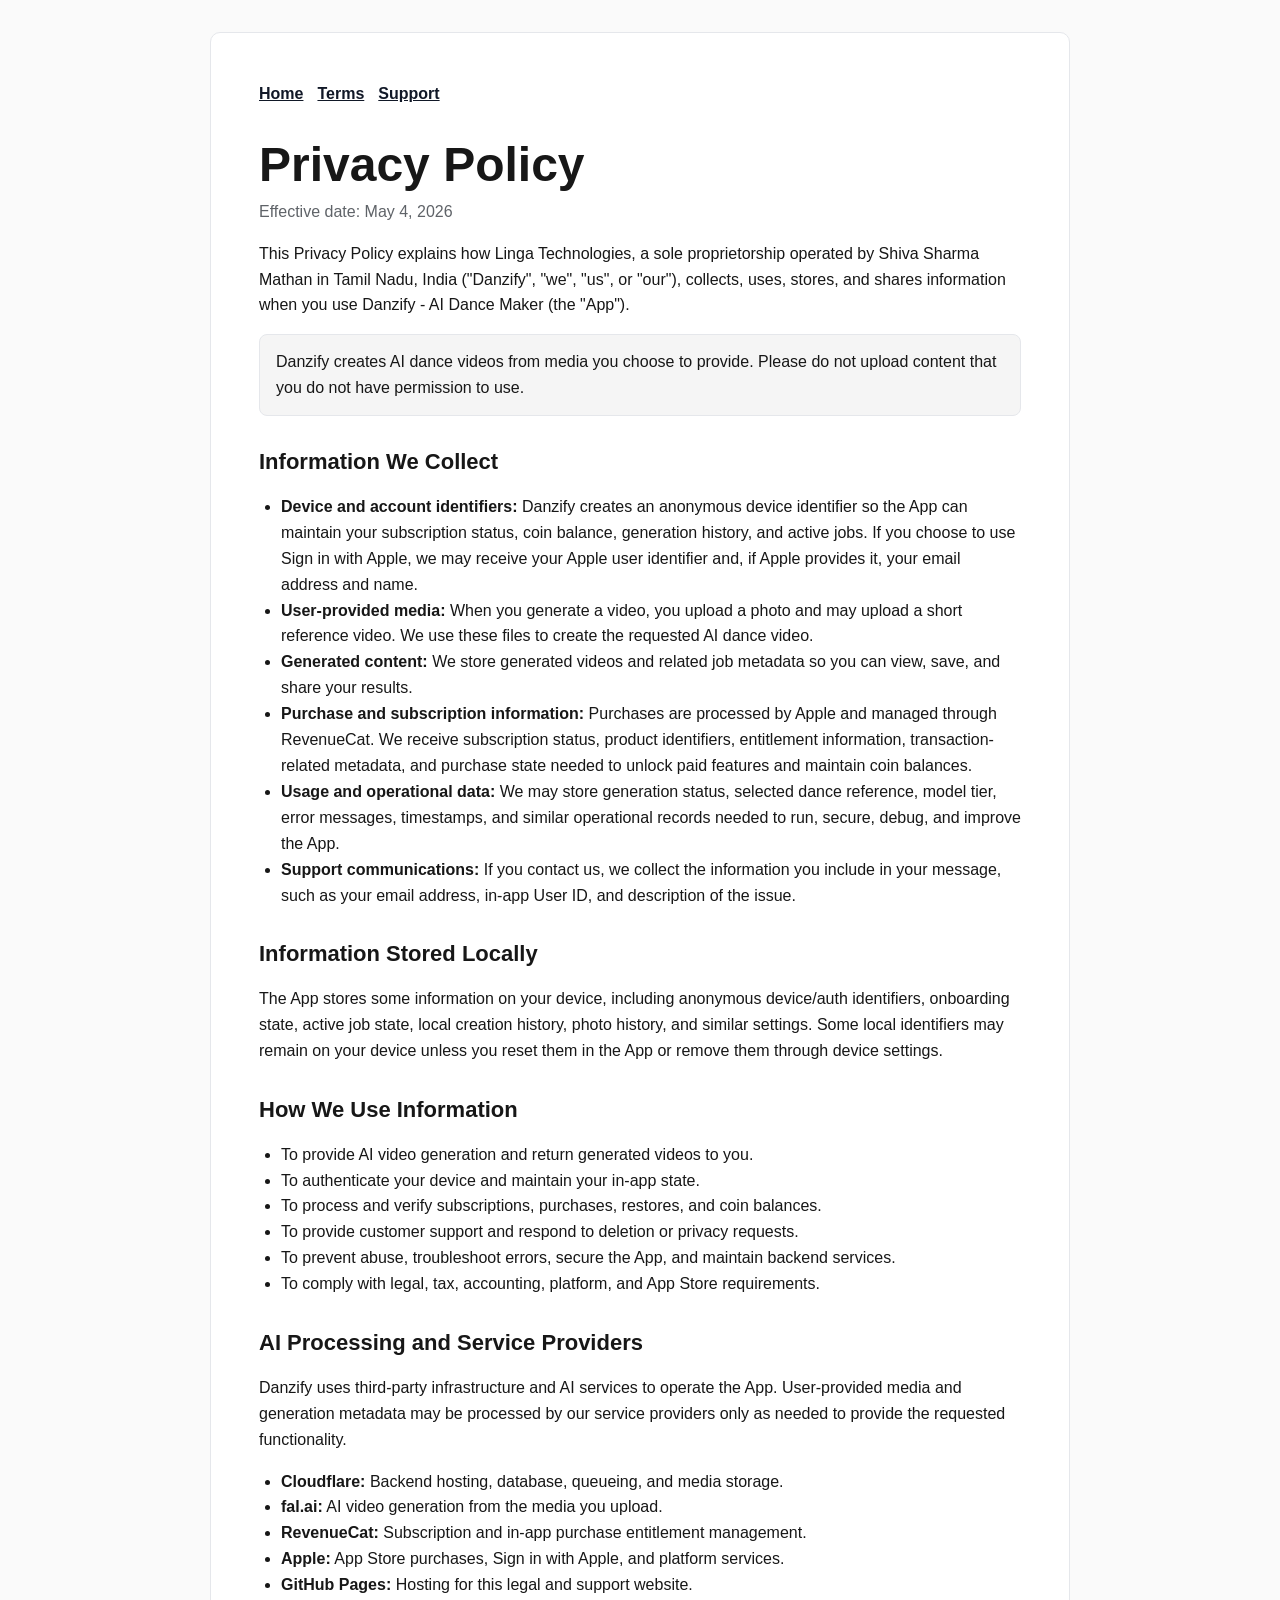
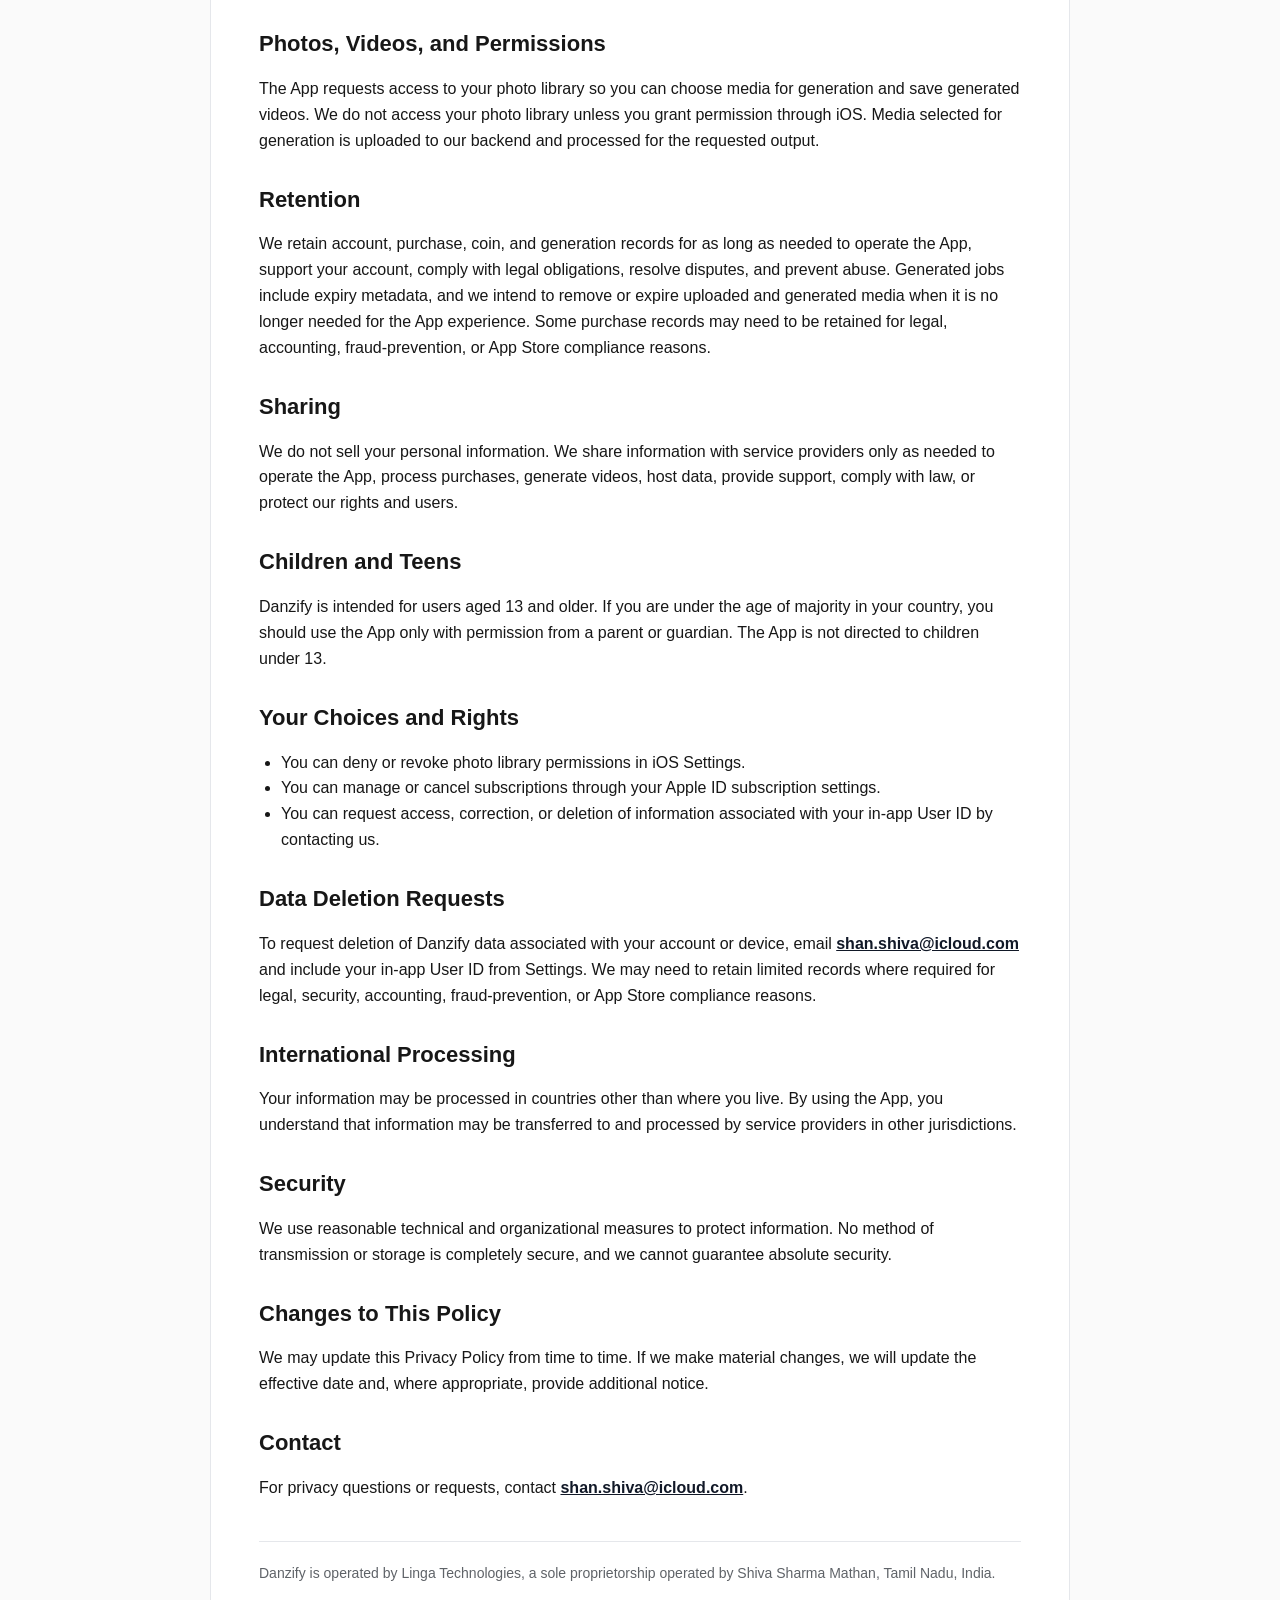
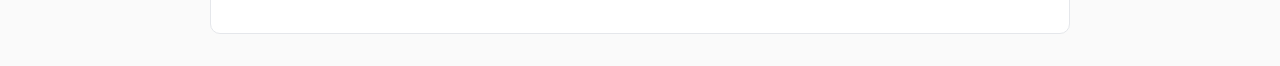
==== docs/privacy.html @ 9f572acd "Add Danzify legal pages" ====
<!doctype html>
<html lang="en">
<head>
  <meta charset="utf-8">
  <meta name="viewport" content="width=device-width, initial-scale=1">
  <title>Danzify Privacy Policy</title>
  <link rel="stylesheet" href="./styles.css">
</head>
<body>
  <main>
    <nav>
      <a href="./index.html">Home</a>
      <a href="./terms.html">Terms</a>
      <a href="./support.html">Support</a>
    </nav>

    <h1>Privacy Policy</h1>
    <p class="meta">Effective date: May 4, 2026</p>

    <p>This Privacy Policy explains how Linga Technologies, a sole proprietorship operated by Shiva Sharma Mathan in Tamil Nadu, India ("Danzify", "we", "us", or "our"), collects, uses, stores, and shares information when you use Danzify - AI Dance Maker (the "App").</p>

    <p class="notice">Danzify creates AI dance videos from media you choose to provide. Please do not upload content that you do not have permission to use.</p>

    <h2>Information We Collect</h2>
    <ul>
      <li><strong>Device and account identifiers:</strong> Danzify creates an anonymous device identifier so the App can maintain your subscription status, coin balance, generation history, and active jobs. If you choose to use Sign in with Apple, we may receive your Apple user identifier and, if Apple provides it, your email address and name.</li>
      <li><strong>User-provided media:</strong> When you generate a video, you upload a photo and may upload a short reference video. We use these files to create the requested AI dance video.</li>
      <li><strong>Generated content:</strong> We store generated videos and related job metadata so you can view, save, and share your results.</li>
      <li><strong>Purchase and subscription information:</strong> Purchases are processed by Apple and managed through RevenueCat. We receive subscription status, product identifiers, entitlement information, transaction-related metadata, and purchase state needed to unlock paid features and maintain coin balances.</li>
      <li><strong>Usage and operational data:</strong> We may store generation status, selected dance reference, model tier, error messages, timestamps, and similar operational records needed to run, secure, debug, and improve the App.</li>
      <li><strong>Support communications:</strong> If you contact us, we collect the information you include in your message, such as your email address, in-app User ID, and description of the issue.</li>
    </ul>

    <h2>Information Stored Locally</h2>
    <p>The App stores some information on your device, including anonymous device/auth identifiers, onboarding state, active job state, local creation history, photo history, and similar settings. Some local identifiers may remain on your device unless you reset them in the App or remove them through device settings.</p>

    <h2>How We Use Information</h2>
    <ul>
      <li>To provide AI video generation and return generated videos to you.</li>
      <li>To authenticate your device and maintain your in-app state.</li>
      <li>To process and verify subscriptions, purchases, restores, and coin balances.</li>
      <li>To provide customer support and respond to deletion or privacy requests.</li>
      <li>To prevent abuse, troubleshoot errors, secure the App, and maintain backend services.</li>
      <li>To comply with legal, tax, accounting, platform, and App Store requirements.</li>
    </ul>

    <h2>AI Processing and Service Providers</h2>
    <p>Danzify uses third-party infrastructure and AI services to operate the App. User-provided media and generation metadata may be processed by our service providers only as needed to provide the requested functionality.</p>
    <ul>
      <li><strong>Cloudflare:</strong> Backend hosting, database, queueing, and media storage.</li>
      <li><strong>fal.ai:</strong> AI video generation from the media you upload.</li>
      <li><strong>RevenueCat:</strong> Subscription and in-app purchase entitlement management.</li>
      <li><strong>Apple:</strong> App Store purchases, Sign in with Apple, and platform services.</li>
      <li><strong>GitHub Pages:</strong> Hosting for this legal and support website.</li>
    </ul>

    <h2>Photos, Videos, and Permissions</h2>
    <p>The App requests access to your photo library so you can choose media for generation and save generated videos. We do not access your photo library unless you grant permission through iOS. Media selected for generation is uploaded to our backend and processed for the requested output.</p>

    <h2>Retention</h2>
    <p>We retain account, purchase, coin, and generation records for as long as needed to operate the App, support your account, comply with legal obligations, resolve disputes, and prevent abuse. Generated jobs include expiry metadata, and we intend to remove or expire uploaded and generated media when it is no longer needed for the App experience. Some purchase records may need to be retained for legal, accounting, fraud-prevention, or App Store compliance reasons.</p>

    <h2>Sharing</h2>
    <p>We do not sell your personal information. We share information with service providers only as needed to operate the App, process purchases, generate videos, host data, provide support, comply with law, or protect our rights and users.</p>

    <h2>Children and Teens</h2>
    <p>Danzify is intended for users aged 13 and older. If you are under the age of majority in your country, you should use the App only with permission from a parent or guardian. The App is not directed to children under 13.</p>

    <h2>Your Choices and Rights</h2>
    <ul>
      <li>You can deny or revoke photo library permissions in iOS Settings.</li>
      <li>You can manage or cancel subscriptions through your Apple ID subscription settings.</li>
      <li>You can request access, correction, or deletion of information associated with your in-app User ID by contacting us.</li>
    </ul>

    <h2>Data Deletion Requests</h2>
    <p>To request deletion of Danzify data associated with your account or device, email <a href="mailto:shan.shiva@icloud.com">shan.shiva@icloud.com</a> and include your in-app User ID from Settings. We may need to retain limited records where required for legal, security, accounting, fraud-prevention, or App Store compliance reasons.</p>

    <h2>International Processing</h2>
    <p>Your information may be processed in countries other than where you live. By using the App, you understand that information may be transferred to and processed by service providers in other jurisdictions.</p>

    <h2>Security</h2>
    <p>We use reasonable technical and organizational measures to protect information. No method of transmission or storage is completely secure, and we cannot guarantee absolute security.</p>

    <h2>Changes to This Policy</h2>
    <p>We may update this Privacy Policy from time to time. If we make material changes, we will update the effective date and, where appropriate, provide additional notice.</p>

    <h2>Contact</h2>
    <p>For privacy questions or requests, contact <a href="mailto:shan.shiva@icloud.com">shan.shiva@icloud.com</a>.</p>

    <footer>
      Danzify is operated by Linga Technologies, a sole proprietorship operated by Shiva Sharma Mathan, Tamil Nadu, India.
    </footer>
  </main>
</body>
</html>
---- docs/styles.css ----
:root {
  color-scheme: light;
  --bg: #fafafa;
  --paper: #ffffff;
  --ink: #171717;
  --muted: #5f6368;
  --line: #e5e7eb;
  --accent: #111827;
}

* {
  box-sizing: border-box;
}

body {
  margin: 0;
  background: var(--bg);
  color: var(--ink);
  font-family: -apple-system, BlinkMacSystemFont, "Segoe UI", sans-serif;
  line-height: 1.62;
}

main {
  width: min(860px, calc(100% - 32px));
  margin: 32px auto;
  background: var(--paper);
  border: 1px solid var(--line);
  border-radius: 10px;
  padding: clamp(24px, 4vw, 48px);
}

nav {
  display: flex;
  flex-wrap: wrap;
  gap: 14px;
  margin-bottom: 32px;
}

a {
  color: var(--accent);
  font-weight: 650;
}

h1 {
  margin: 0 0 8px;
  font-size: clamp(32px, 5vw, 48px);
  line-height: 1.08;
}

h2 {
  margin-top: 32px;
  font-size: 22px;
  line-height: 1.25;
}

h3 {
  margin-top: 24px;
  font-size: 17px;
}

p,
li {
  font-size: 16px;
}

ul {
  padding-left: 22px;
}

.meta {
  color: var(--muted);
  margin-top: 0;
}

.notice {
  background: #f5f5f5;
  border: 1px solid var(--line);
  border-radius: 8px;
  padding: 14px 16px;
}

footer {
  margin-top: 40px;
  padding-top: 20px;
  border-top: 1px solid var(--line);
  color: var(--muted);
  font-size: 14px;
}
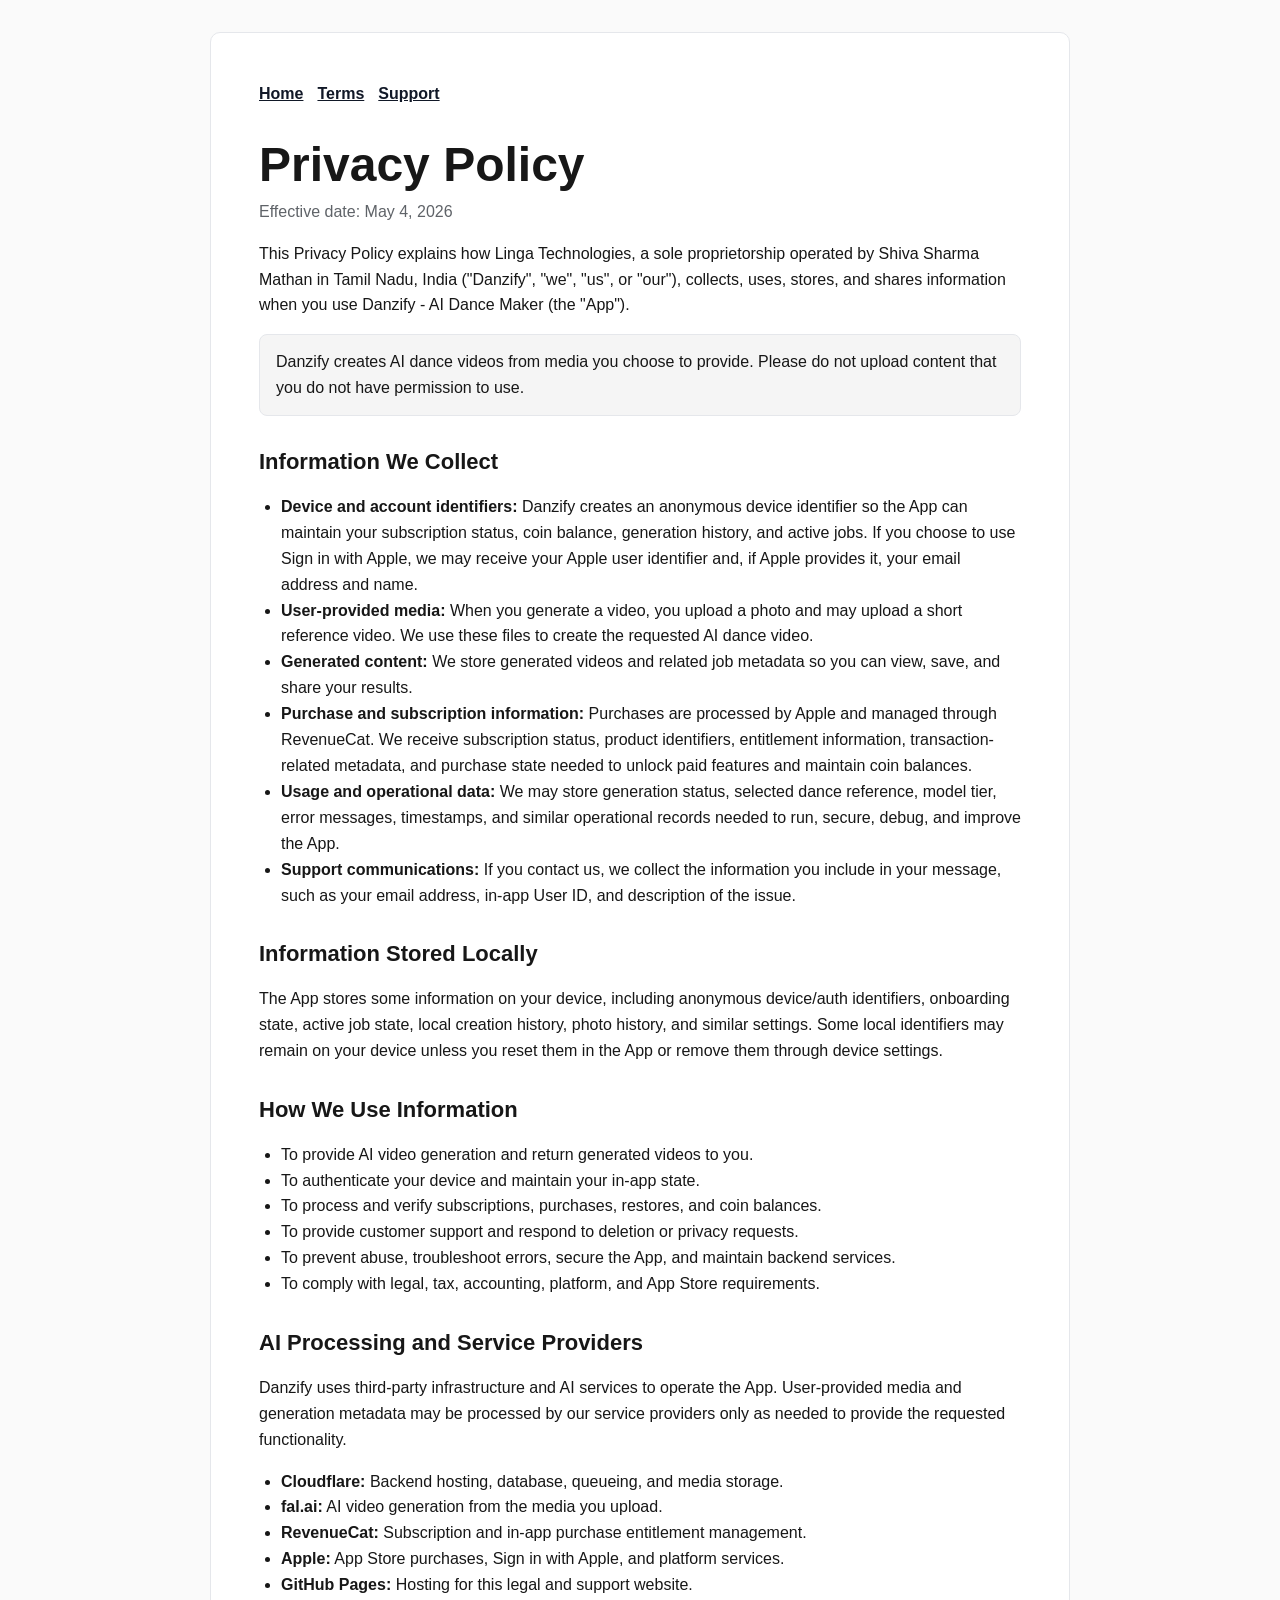
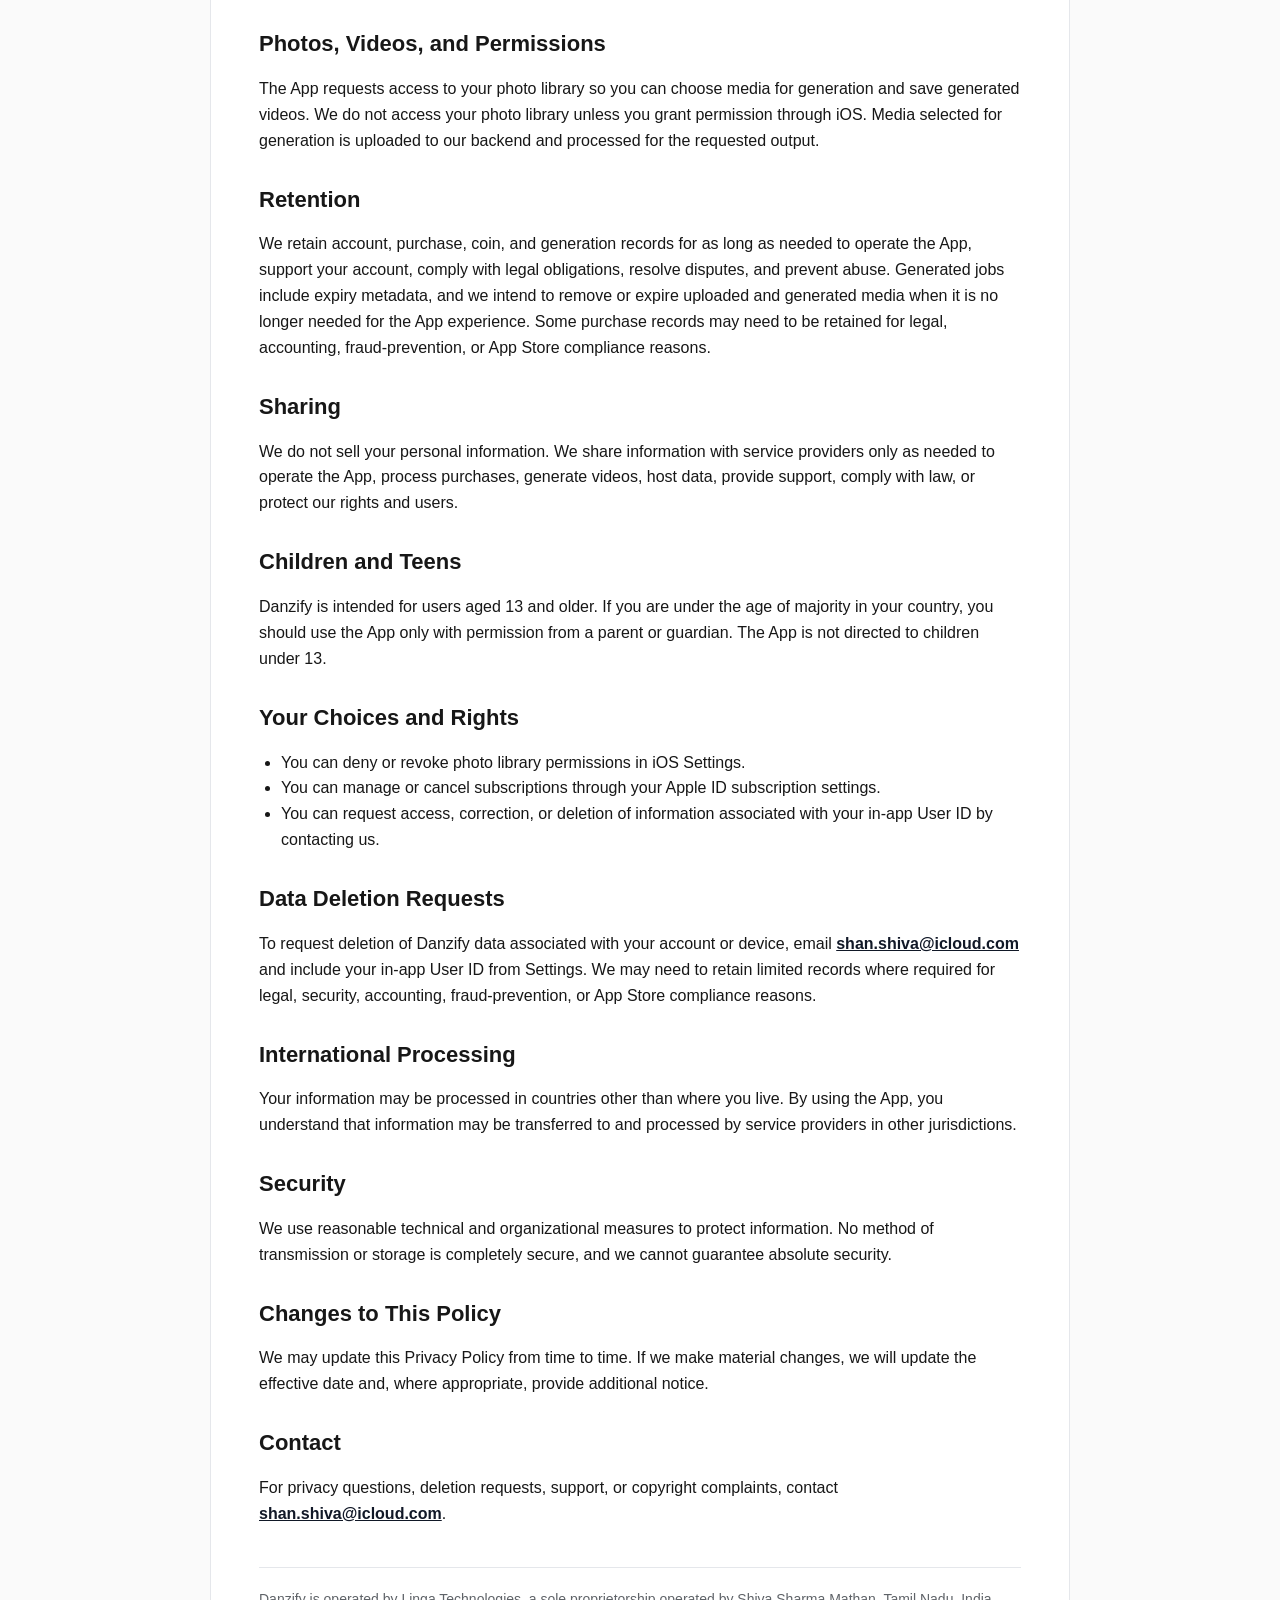
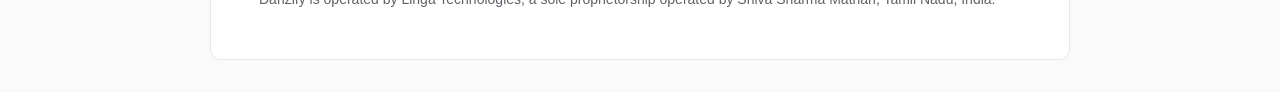
==== commit d5de95cc: "Tighten copyright and user content terms" ====
--- a/docs/privacy.html
+++ b/docs/privacy.html
@@ -86,7 +86,7 @@
     <p>We may update this Privacy Policy from time to time. If we make material changes, we will update the effective date and, where appropriate, provide additional notice.</p>
 
     <h2>Contact</h2>
-    <p>For privacy questions or requests, contact <a href="mailto:shan.shiva@icloud.com">shan.shiva@icloud.com</a>.</p>
+    <p>For privacy questions, deletion requests, support, or copyright complaints, contact <a href="mailto:shan.shiva@icloud.com">shan.shiva@icloud.com</a>.</p>
 
     <footer>
       Danzify is operated by Linga Technologies, a sole proprietorship operated by Shiva Sharma Mathan, Tamil Nadu, India.
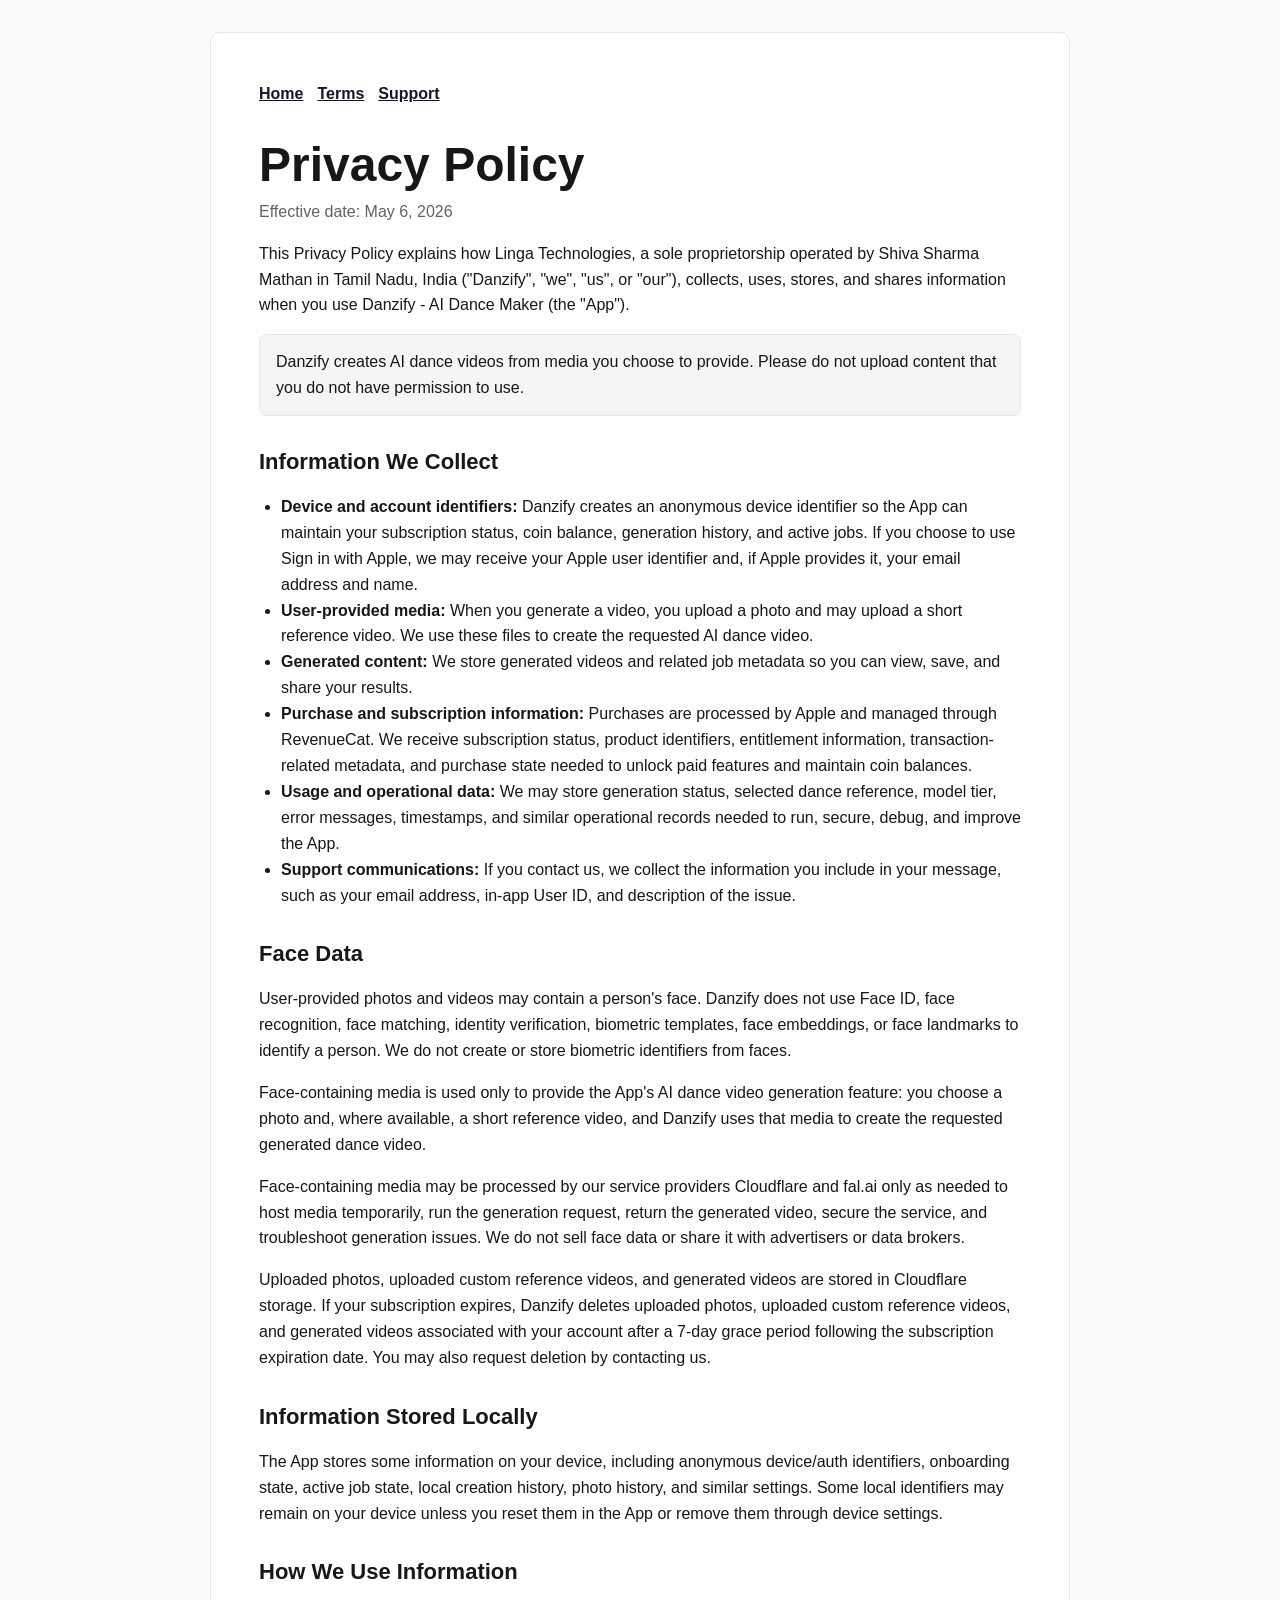
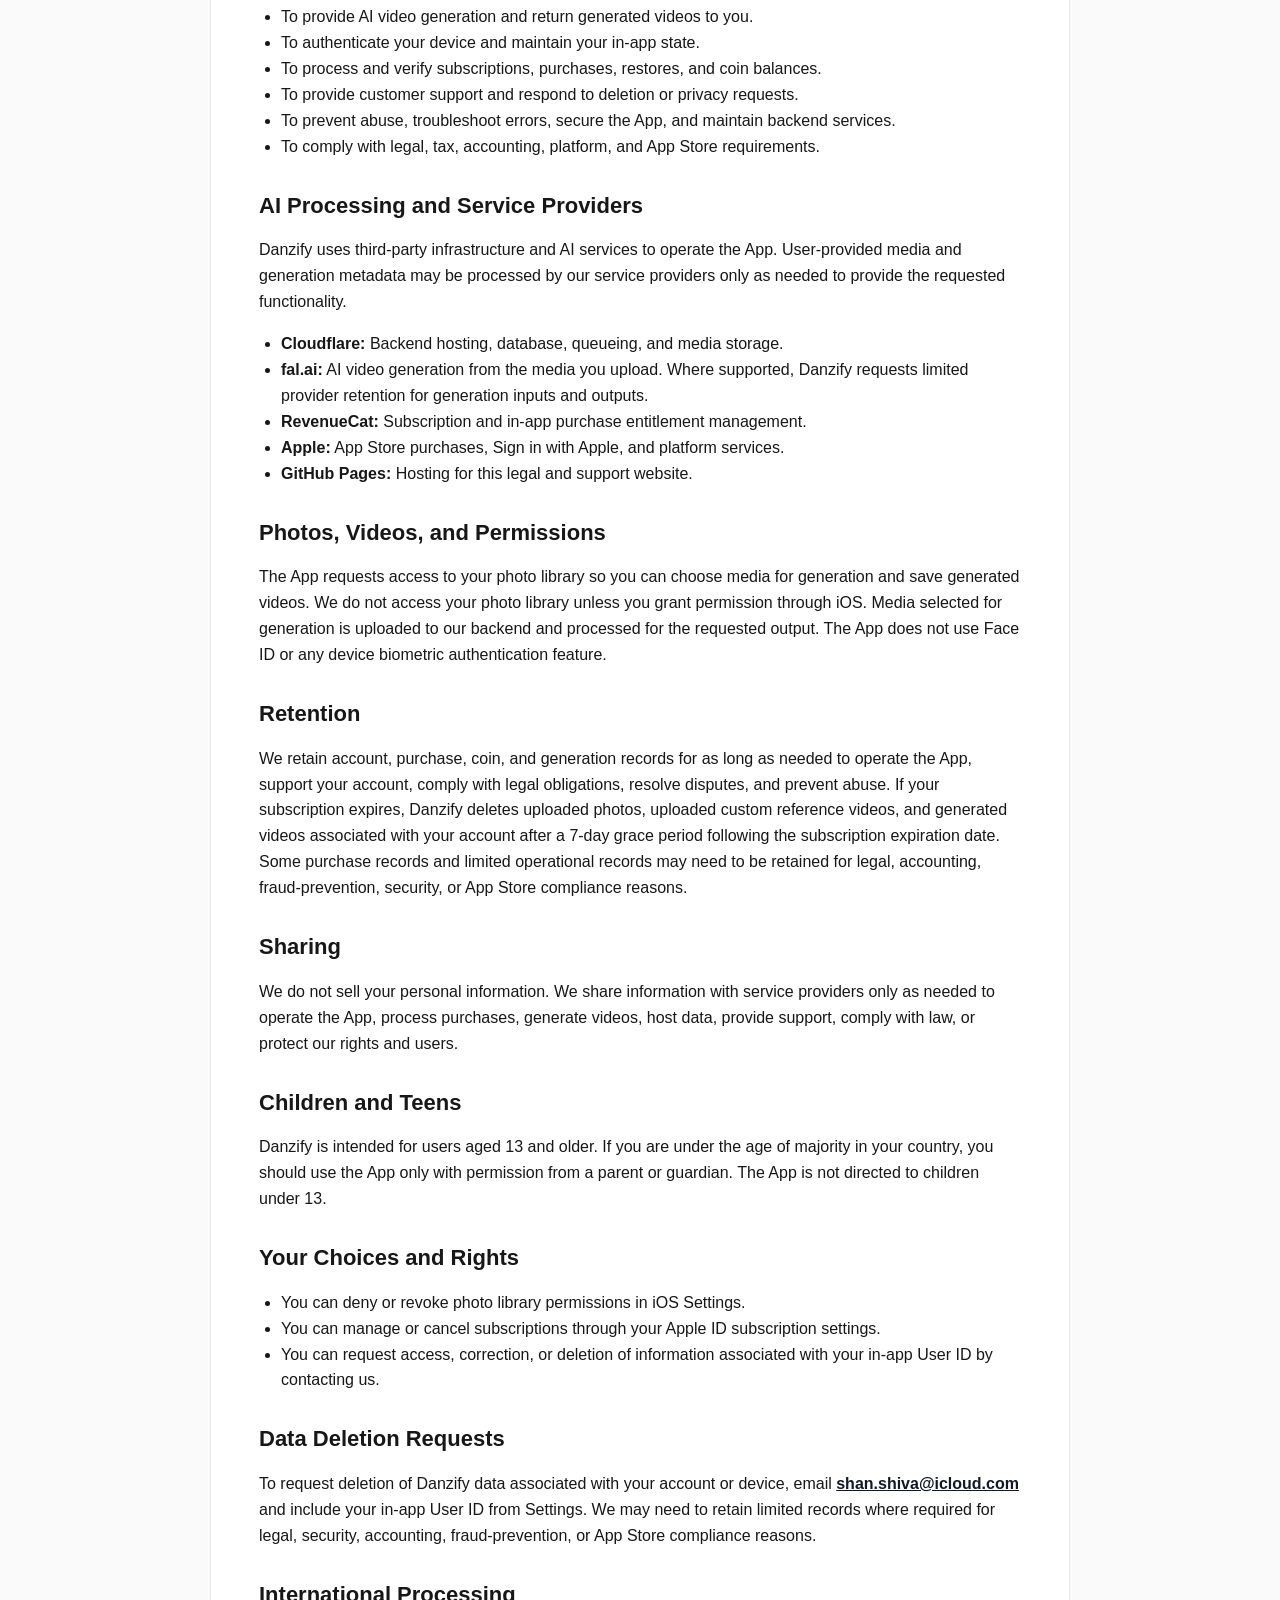
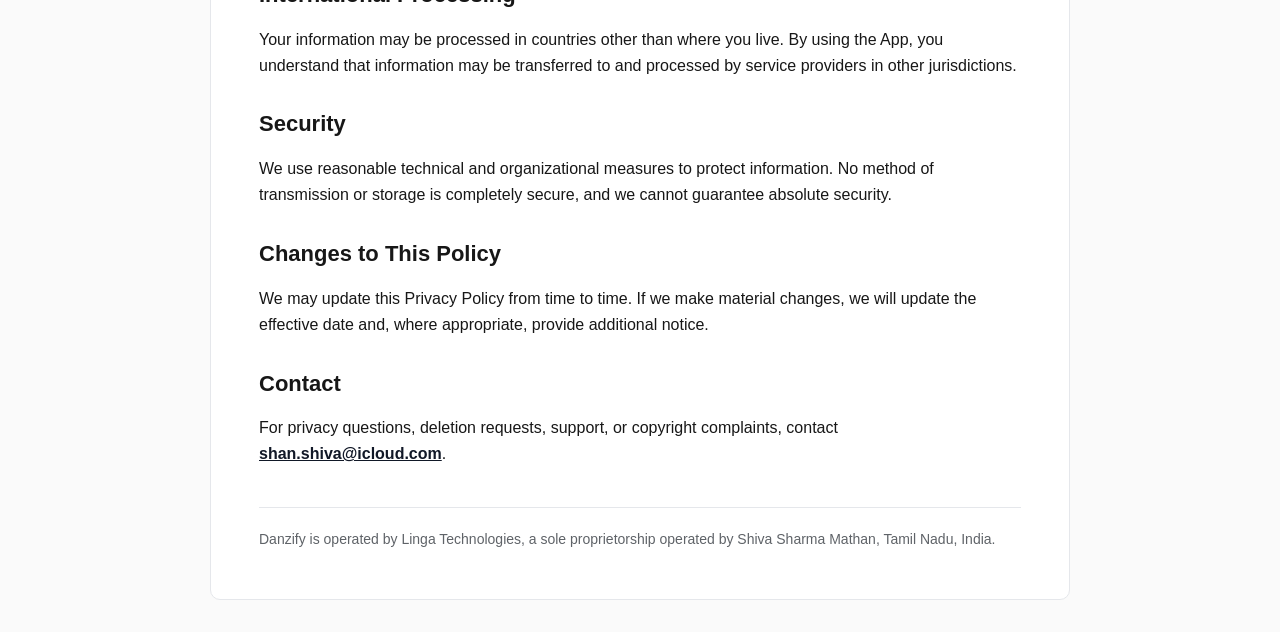
==== commit c8bff2a9: "Update Danzify face data privacy policy" ====
--- a/docs/privacy.html
+++ b/docs/privacy.html
@@ -15,7 +15,7 @@
     </nav>
 
     <h1>Privacy Policy</h1>
-    <p class="meta">Effective date: May 4, 2026</p>
+    <p class="meta">Effective date: May 6, 2026</p>
 
     <p>This Privacy Policy explains how Linga Technologies, a sole proprietorship operated by Shiva Sharma Mathan in Tamil Nadu, India ("Danzify", "we", "us", or "our"), collects, uses, stores, and shares information when you use Danzify - AI Dance Maker (the "App").</p>
 
@@ -30,6 +30,12 @@
       <li><strong>Usage and operational data:</strong> We may store generation status, selected dance reference, model tier, error messages, timestamps, and similar operational records needed to run, secure, debug, and improve the App.</li>
       <li><strong>Support communications:</strong> If you contact us, we collect the information you include in your message, such as your email address, in-app User ID, and description of the issue.</li>
     </ul>
+
+    <h2>Face Data</h2>
+    <p>User-provided photos and videos may contain a person's face. Danzify does not use Face ID, face recognition, face matching, identity verification, biometric templates, face embeddings, or face landmarks to identify a person. We do not create or store biometric identifiers from faces.</p>
+    <p>Face-containing media is used only to provide the App's AI dance video generation feature: you choose a photo and, where available, a short reference video, and Danzify uses that media to create the requested generated dance video.</p>
+    <p>Face-containing media may be processed by our service providers Cloudflare and fal.ai only as needed to host media temporarily, run the generation request, return the generated video, secure the service, and troubleshoot generation issues. We do not sell face data or share it with advertisers or data brokers.</p>
+    <p>Uploaded photos, uploaded custom reference videos, and generated videos are stored in Cloudflare storage. If your subscription expires, Danzify deletes uploaded photos, uploaded custom reference videos, and generated videos associated with your account after a 7-day grace period following the subscription expiration date. You may also request deletion by contacting us.</p>
 
     <h2>Information Stored Locally</h2>
     <p>The App stores some information on your device, including anonymous device/auth identifiers, onboarding state, active job state, local creation history, photo history, and similar settings. Some local identifiers may remain on your device unless you reset them in the App or remove them through device settings.</p>
@@ -48,17 +54,17 @@
     <p>Danzify uses third-party infrastructure and AI services to operate the App. User-provided media and generation metadata may be processed by our service providers only as needed to provide the requested functionality.</p>
     <ul>
       <li><strong>Cloudflare:</strong> Backend hosting, database, queueing, and media storage.</li>
-      <li><strong>fal.ai:</strong> AI video generation from the media you upload.</li>
+      <li><strong>fal.ai:</strong> AI video generation from the media you upload. Where supported, Danzify requests limited provider retention for generation inputs and outputs.</li>
       <li><strong>RevenueCat:</strong> Subscription and in-app purchase entitlement management.</li>
       <li><strong>Apple:</strong> App Store purchases, Sign in with Apple, and platform services.</li>
       <li><strong>GitHub Pages:</strong> Hosting for this legal and support website.</li>
     </ul>
 
     <h2>Photos, Videos, and Permissions</h2>
-    <p>The App requests access to your photo library so you can choose media for generation and save generated videos. We do not access your photo library unless you grant permission through iOS. Media selected for generation is uploaded to our backend and processed for the requested output.</p>
+    <p>The App requests access to your photo library so you can choose media for generation and save generated videos. We do not access your photo library unless you grant permission through iOS. Media selected for generation is uploaded to our backend and processed for the requested output. The App does not use Face ID or any device biometric authentication feature.</p>
 
     <h2>Retention</h2>
-    <p>We retain account, purchase, coin, and generation records for as long as needed to operate the App, support your account, comply with legal obligations, resolve disputes, and prevent abuse. Generated jobs include expiry metadata, and we intend to remove or expire uploaded and generated media when it is no longer needed for the App experience. Some purchase records may need to be retained for legal, accounting, fraud-prevention, or App Store compliance reasons.</p>
+    <p>We retain account, purchase, coin, and generation records for as long as needed to operate the App, support your account, comply with legal obligations, resolve disputes, and prevent abuse. If your subscription expires, Danzify deletes uploaded photos, uploaded custom reference videos, and generated videos associated with your account after a 7-day grace period following the subscription expiration date. Some purchase records and limited operational records may need to be retained for legal, accounting, fraud-prevention, security, or App Store compliance reasons.</p>
 
     <h2>Sharing</h2>
     <p>We do not sell your personal information. We share information with service providers only as needed to operate the App, process purchases, generate videos, host data, provide support, comply with law, or protect our rights and users.</p>
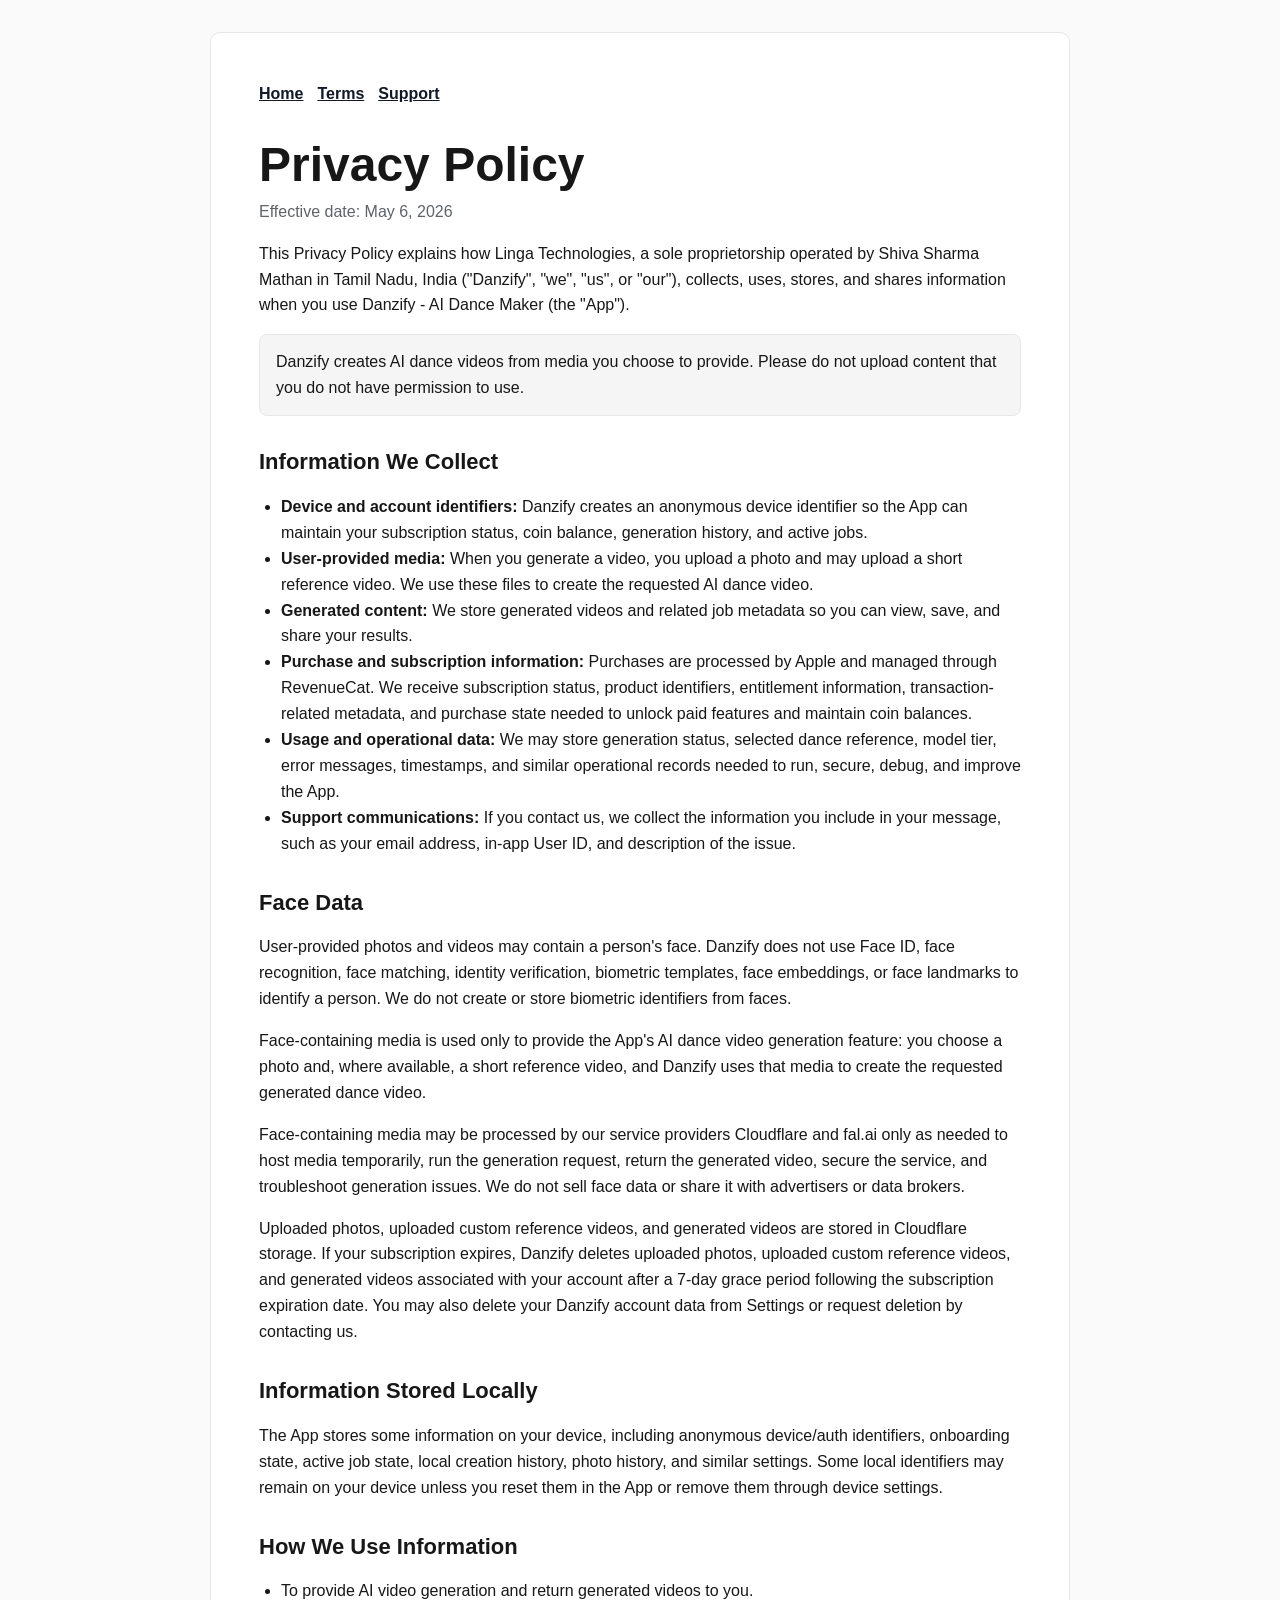
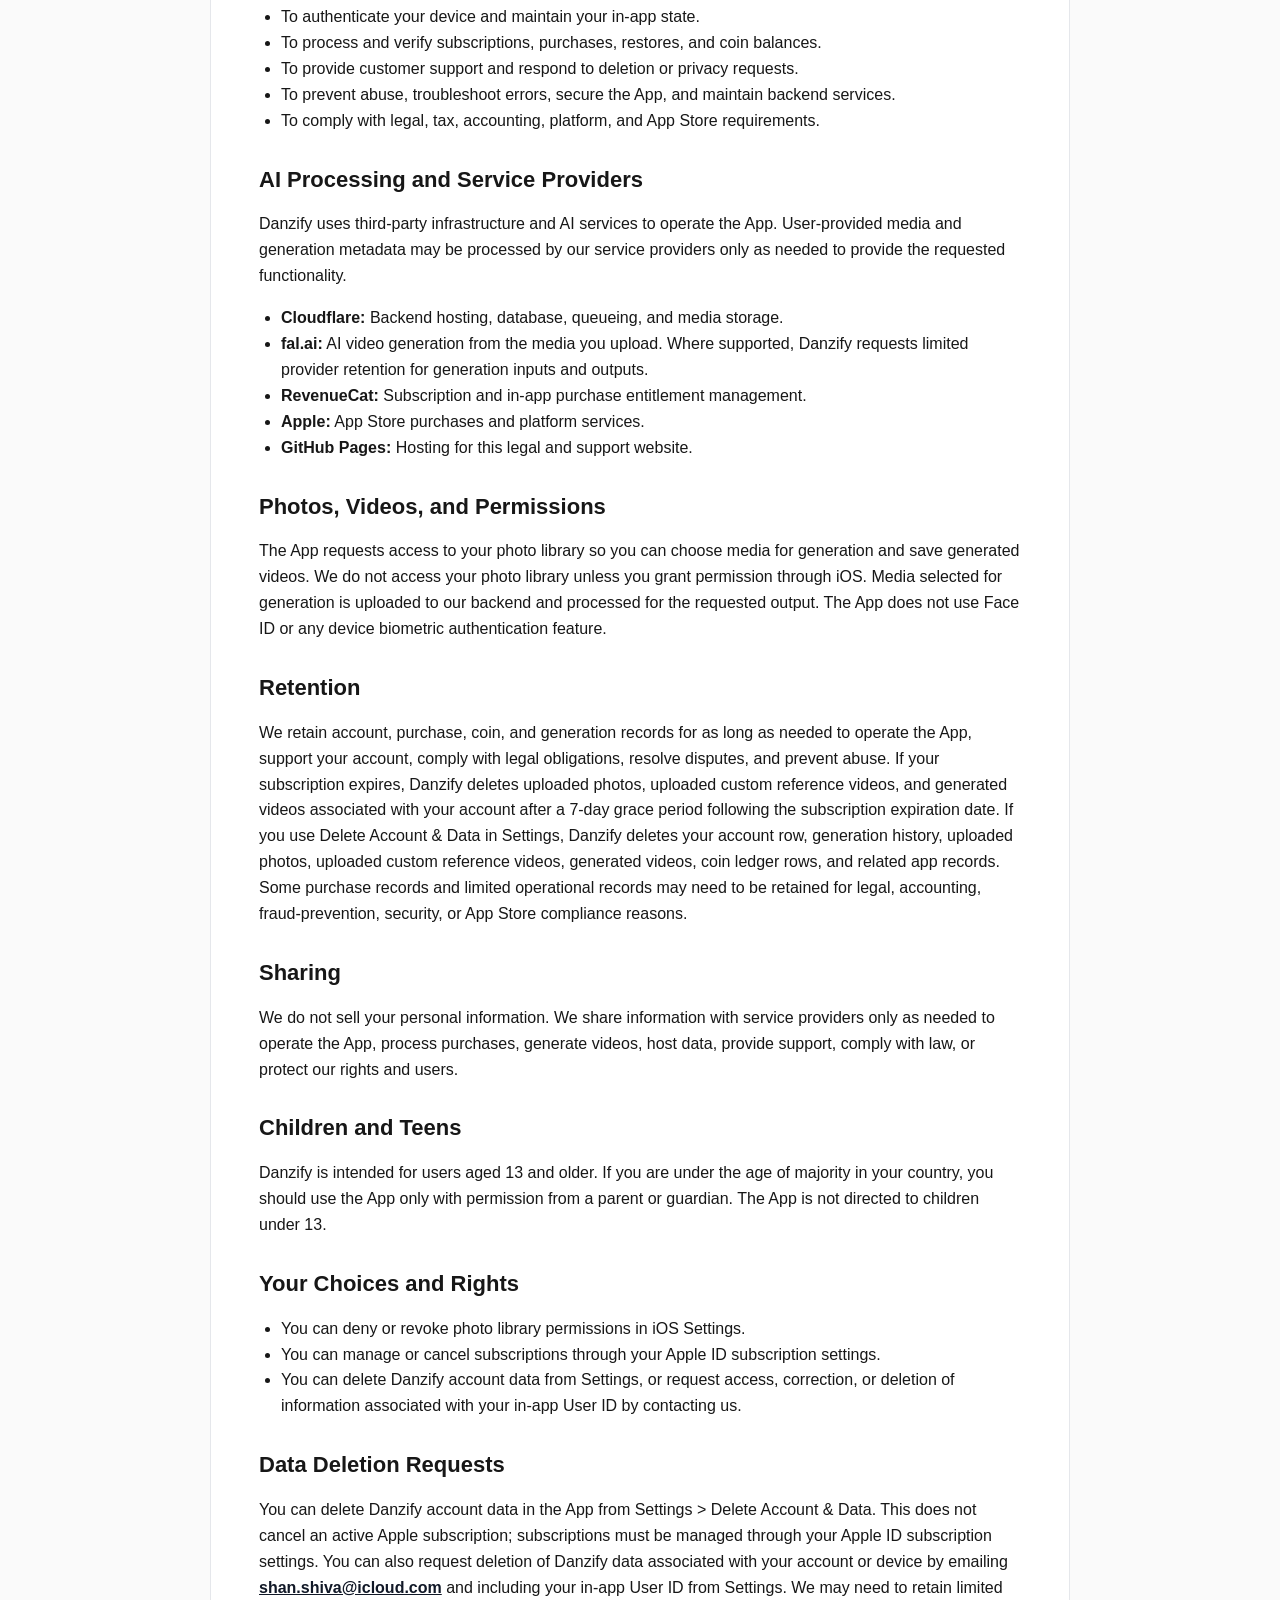
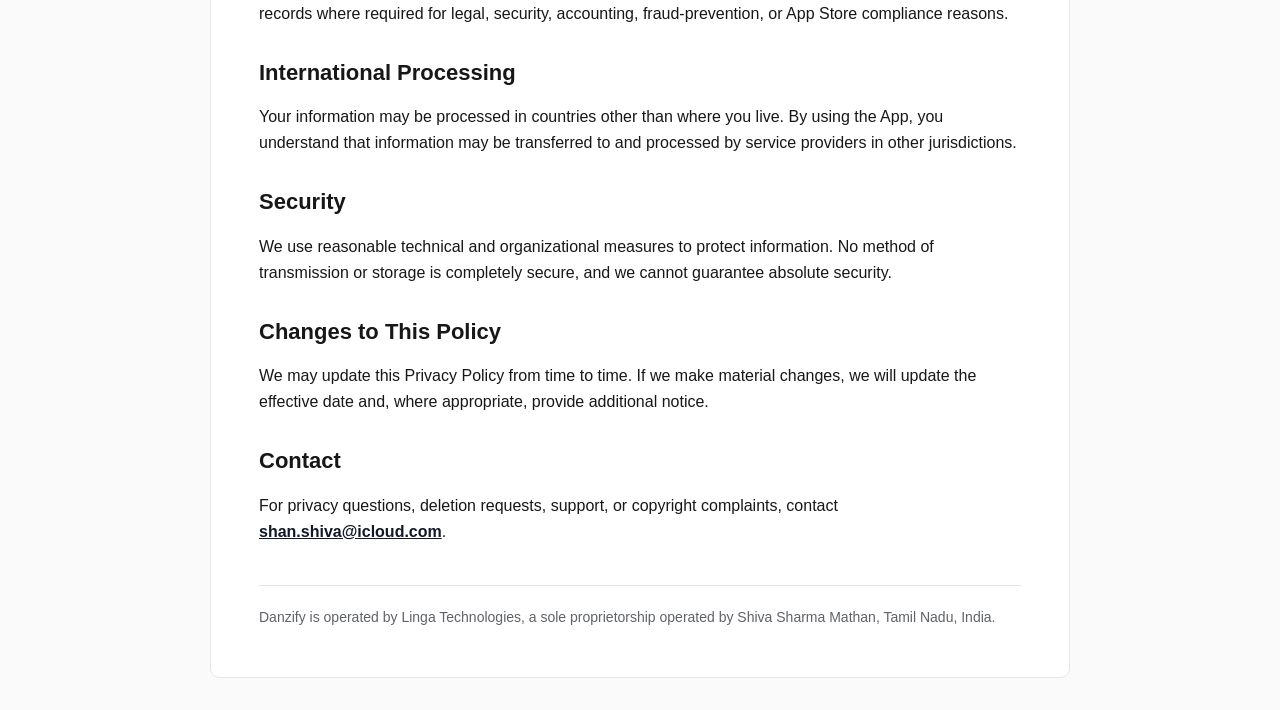
==== commit b34b0219: "Update deletion and account privacy language" ====
--- a/docs/privacy.html
+++ b/docs/privacy.html
@@ -23,7 +23,7 @@
 
     <h2>Information We Collect</h2>
     <ul>
-      <li><strong>Device and account identifiers:</strong> Danzify creates an anonymous device identifier so the App can maintain your subscription status, coin balance, generation history, and active jobs. If you choose to use Sign in with Apple, we may receive your Apple user identifier and, if Apple provides it, your email address and name.</li>
+      <li><strong>Device and account identifiers:</strong> Danzify creates an anonymous device identifier so the App can maintain your subscription status, coin balance, generation history, and active jobs.</li>
       <li><strong>User-provided media:</strong> When you generate a video, you upload a photo and may upload a short reference video. We use these files to create the requested AI dance video.</li>
       <li><strong>Generated content:</strong> We store generated videos and related job metadata so you can view, save, and share your results.</li>
       <li><strong>Purchase and subscription information:</strong> Purchases are processed by Apple and managed through RevenueCat. We receive subscription status, product identifiers, entitlement information, transaction-related metadata, and purchase state needed to unlock paid features and maintain coin balances.</li>
@@ -35,7 +35,7 @@
     <p>User-provided photos and videos may contain a person's face. Danzify does not use Face ID, face recognition, face matching, identity verification, biometric templates, face embeddings, or face landmarks to identify a person. We do not create or store biometric identifiers from faces.</p>
     <p>Face-containing media is used only to provide the App's AI dance video generation feature: you choose a photo and, where available, a short reference video, and Danzify uses that media to create the requested generated dance video.</p>
     <p>Face-containing media may be processed by our service providers Cloudflare and fal.ai only as needed to host media temporarily, run the generation request, return the generated video, secure the service, and troubleshoot generation issues. We do not sell face data or share it with advertisers or data brokers.</p>
-    <p>Uploaded photos, uploaded custom reference videos, and generated videos are stored in Cloudflare storage. If your subscription expires, Danzify deletes uploaded photos, uploaded custom reference videos, and generated videos associated with your account after a 7-day grace period following the subscription expiration date. You may also request deletion by contacting us.</p>
+    <p>Uploaded photos, uploaded custom reference videos, and generated videos are stored in Cloudflare storage. If your subscription expires, Danzify deletes uploaded photos, uploaded custom reference videos, and generated videos associated with your account after a 7-day grace period following the subscription expiration date. You may also delete your Danzify account data from Settings or request deletion by contacting us.</p>
 
     <h2>Information Stored Locally</h2>
     <p>The App stores some information on your device, including anonymous device/auth identifiers, onboarding state, active job state, local creation history, photo history, and similar settings. Some local identifiers may remain on your device unless you reset them in the App or remove them through device settings.</p>
@@ -56,7 +56,7 @@
       <li><strong>Cloudflare:</strong> Backend hosting, database, queueing, and media storage.</li>
       <li><strong>fal.ai:</strong> AI video generation from the media you upload. Where supported, Danzify requests limited provider retention for generation inputs and outputs.</li>
       <li><strong>RevenueCat:</strong> Subscription and in-app purchase entitlement management.</li>
-      <li><strong>Apple:</strong> App Store purchases, Sign in with Apple, and platform services.</li>
+      <li><strong>Apple:</strong> App Store purchases and platform services.</li>
       <li><strong>GitHub Pages:</strong> Hosting for this legal and support website.</li>
     </ul>
 
@@ -64,7 +64,7 @@
     <p>The App requests access to your photo library so you can choose media for generation and save generated videos. We do not access your photo library unless you grant permission through iOS. Media selected for generation is uploaded to our backend and processed for the requested output. The App does not use Face ID or any device biometric authentication feature.</p>
 
     <h2>Retention</h2>
-    <p>We retain account, purchase, coin, and generation records for as long as needed to operate the App, support your account, comply with legal obligations, resolve disputes, and prevent abuse. If your subscription expires, Danzify deletes uploaded photos, uploaded custom reference videos, and generated videos associated with your account after a 7-day grace period following the subscription expiration date. Some purchase records and limited operational records may need to be retained for legal, accounting, fraud-prevention, security, or App Store compliance reasons.</p>
+    <p>We retain account, purchase, coin, and generation records for as long as needed to operate the App, support your account, comply with legal obligations, resolve disputes, and prevent abuse. If your subscription expires, Danzify deletes uploaded photos, uploaded custom reference videos, and generated videos associated with your account after a 7-day grace period following the subscription expiration date. If you use Delete Account & Data in Settings, Danzify deletes your account row, generation history, uploaded photos, uploaded custom reference videos, generated videos, coin ledger rows, and related app records. Some purchase records and limited operational records may need to be retained for legal, accounting, fraud-prevention, security, or App Store compliance reasons.</p>
 
     <h2>Sharing</h2>
     <p>We do not sell your personal information. We share information with service providers only as needed to operate the App, process purchases, generate videos, host data, provide support, comply with law, or protect our rights and users.</p>
@@ -76,11 +76,11 @@
     <ul>
       <li>You can deny or revoke photo library permissions in iOS Settings.</li>
       <li>You can manage or cancel subscriptions through your Apple ID subscription settings.</li>
-      <li>You can request access, correction, or deletion of information associated with your in-app User ID by contacting us.</li>
+      <li>You can delete Danzify account data from Settings, or request access, correction, or deletion of information associated with your in-app User ID by contacting us.</li>
     </ul>
 
     <h2>Data Deletion Requests</h2>
-    <p>To request deletion of Danzify data associated with your account or device, email <a href="mailto:shan.shiva@icloud.com">shan.shiva@icloud.com</a> and include your in-app User ID from Settings. We may need to retain limited records where required for legal, security, accounting, fraud-prevention, or App Store compliance reasons.</p>
+    <p>You can delete Danzify account data in the App from Settings &gt; Delete Account &amp; Data. This does not cancel an active Apple subscription; subscriptions must be managed through your Apple ID subscription settings. You can also request deletion of Danzify data associated with your account or device by emailing <a href="mailto:shan.shiva@icloud.com">shan.shiva@icloud.com</a> and including your in-app User ID from Settings. We may need to retain limited records where required for legal, security, accounting, fraud-prevention, or App Store compliance reasons.</p>
 
     <h2>International Processing</h2>
     <p>Your information may be processed in countries other than where you live. By using the App, you understand that information may be transferred to and processed by service providers in other jurisdictions.</p>
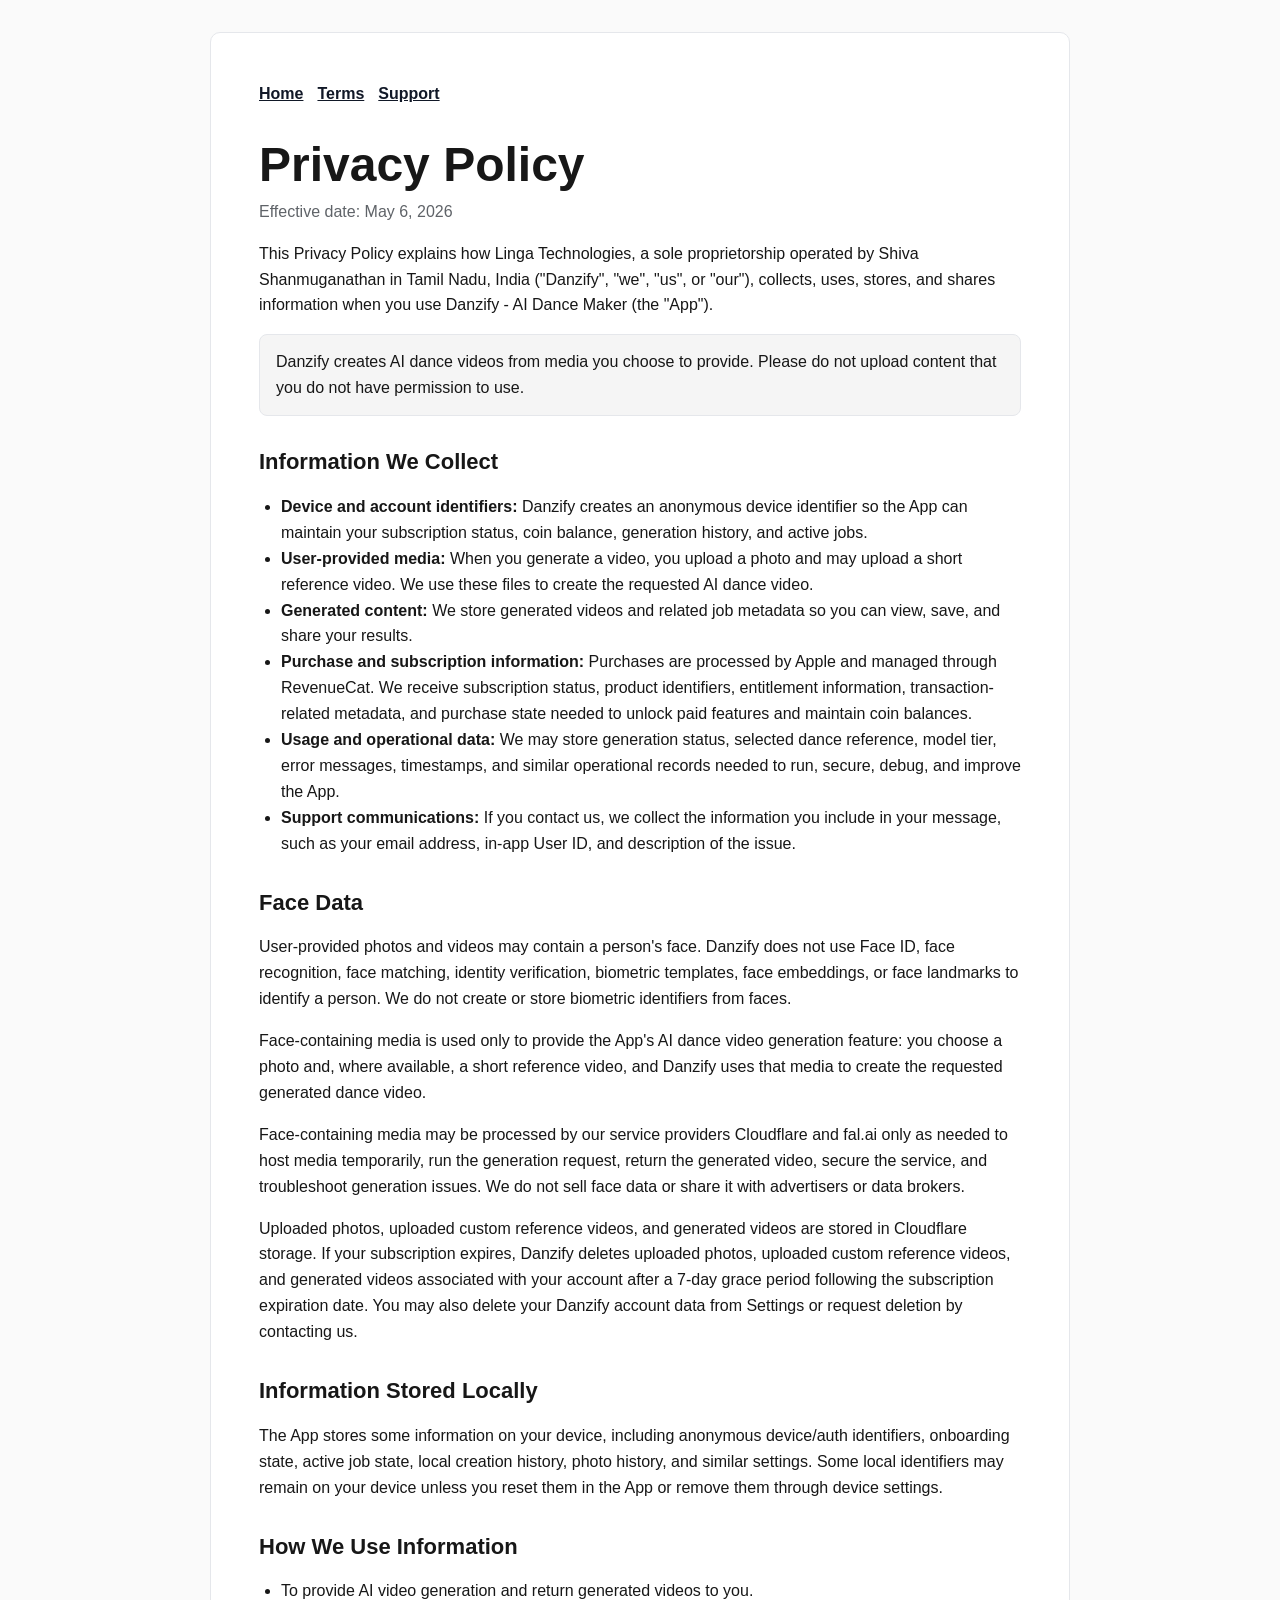
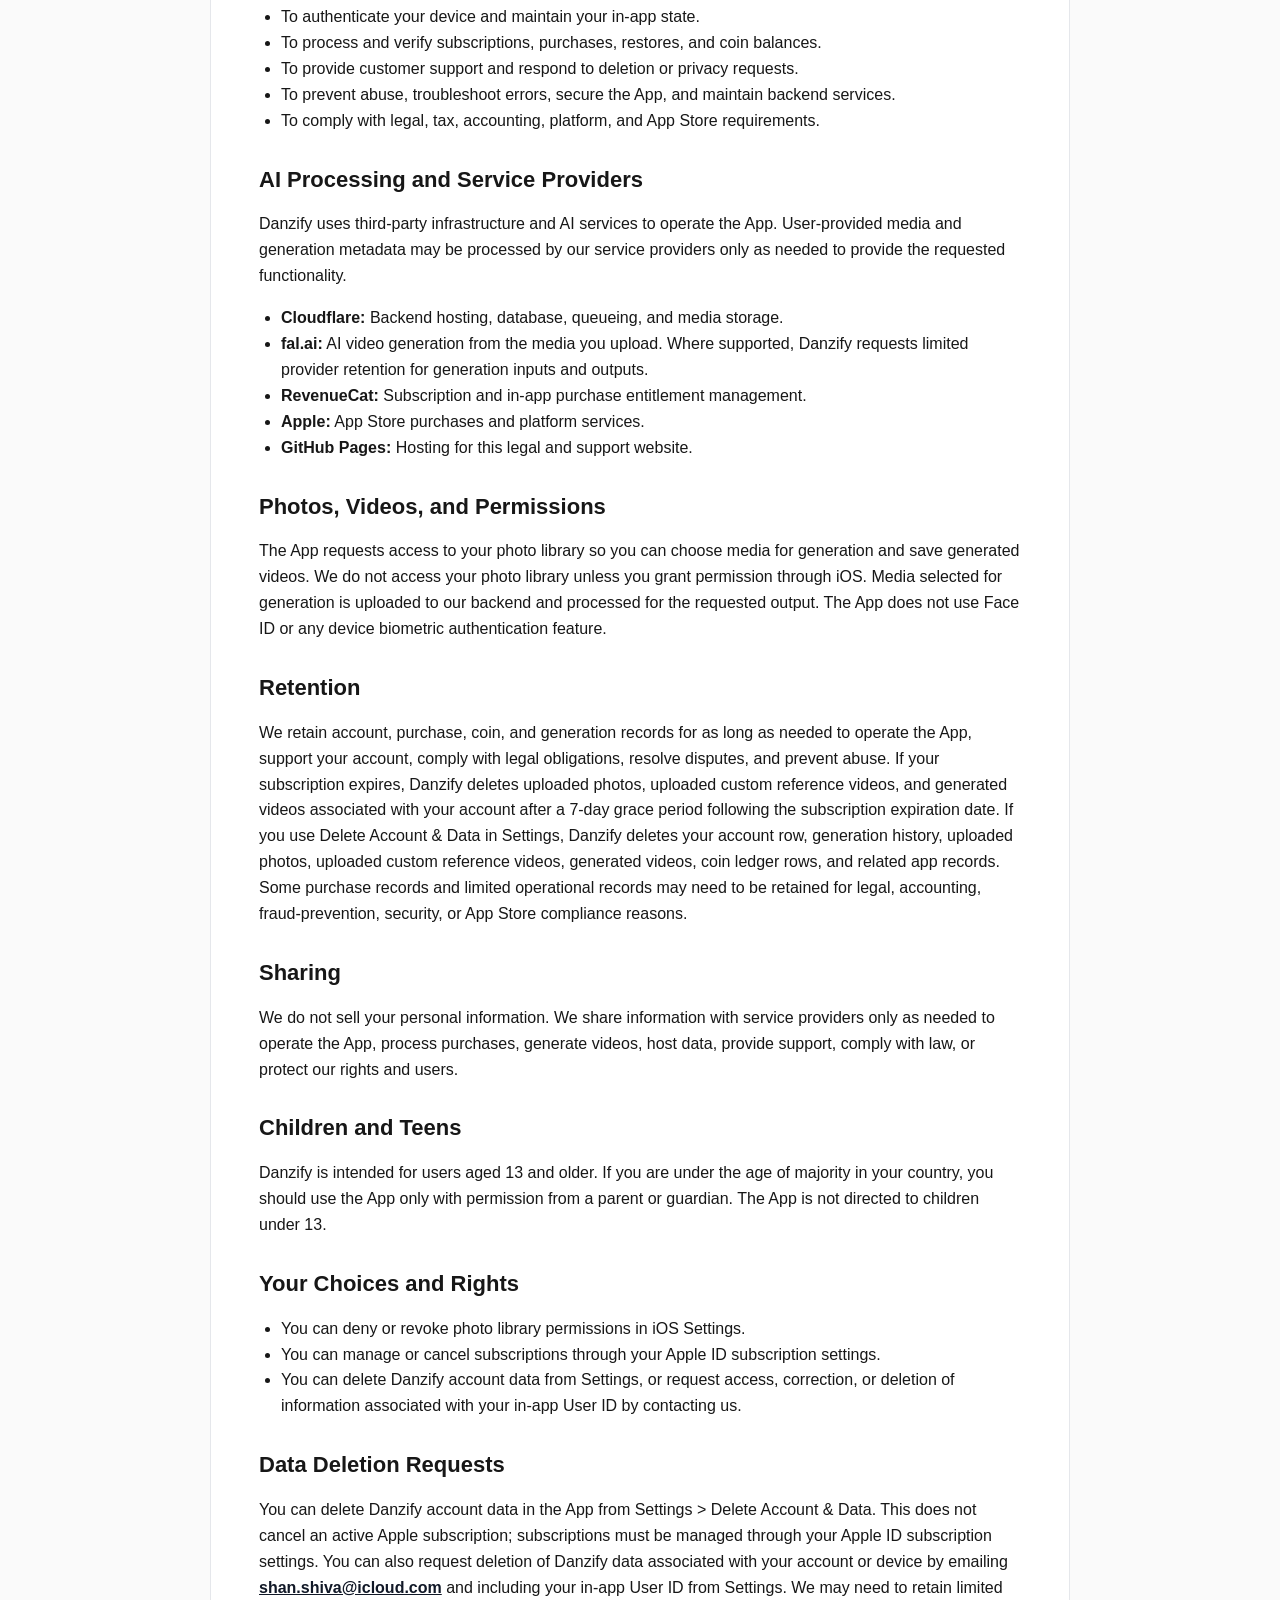
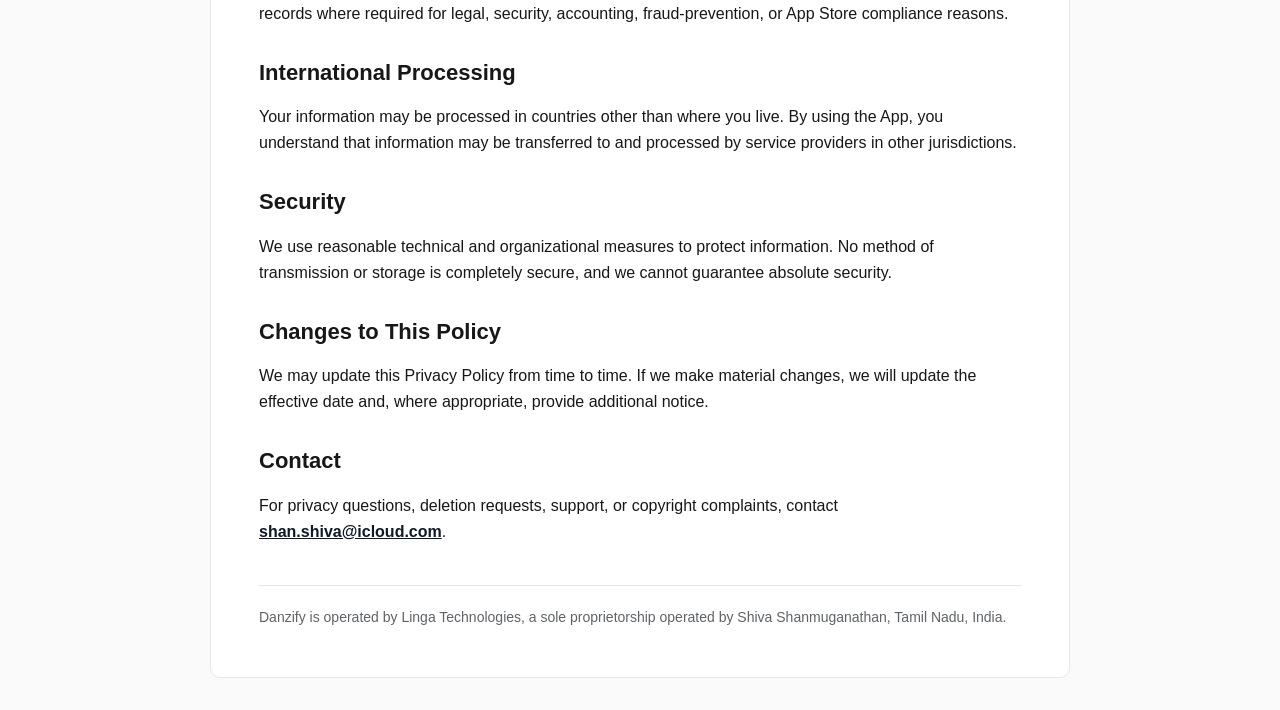
==== commit f4340a1c: "Correct operator name in legal pages" ====
--- a/docs/privacy.html
+++ b/docs/privacy.html
@@ -17,7 +17,7 @@
     <h1>Privacy Policy</h1>
     <p class="meta">Effective date: May 6, 2026</p>
 
-    <p>This Privacy Policy explains how Linga Technologies, a sole proprietorship operated by Shiva Sharma Mathan in Tamil Nadu, India ("Danzify", "we", "us", or "our"), collects, uses, stores, and shares information when you use Danzify - AI Dance Maker (the "App").</p>
+    <p>This Privacy Policy explains how Linga Technologies, a sole proprietorship operated by Shiva Shanmuganathan in Tamil Nadu, India ("Danzify", "we", "us", or "our"), collects, uses, stores, and shares information when you use Danzify - AI Dance Maker (the "App").</p>
 
     <p class="notice">Danzify creates AI dance videos from media you choose to provide. Please do not upload content that you do not have permission to use.</p>
 
@@ -95,7 +95,7 @@
     <p>For privacy questions, deletion requests, support, or copyright complaints, contact <a href="mailto:shan.shiva@icloud.com">shan.shiva@icloud.com</a>.</p>
 
     <footer>
-      Danzify is operated by Linga Technologies, a sole proprietorship operated by Shiva Sharma Mathan, Tamil Nadu, India.
+      Danzify is operated by Linga Technologies, a sole proprietorship operated by Shiva Shanmuganathan, Tamil Nadu, India.
     </footer>
   </main>
 </body>
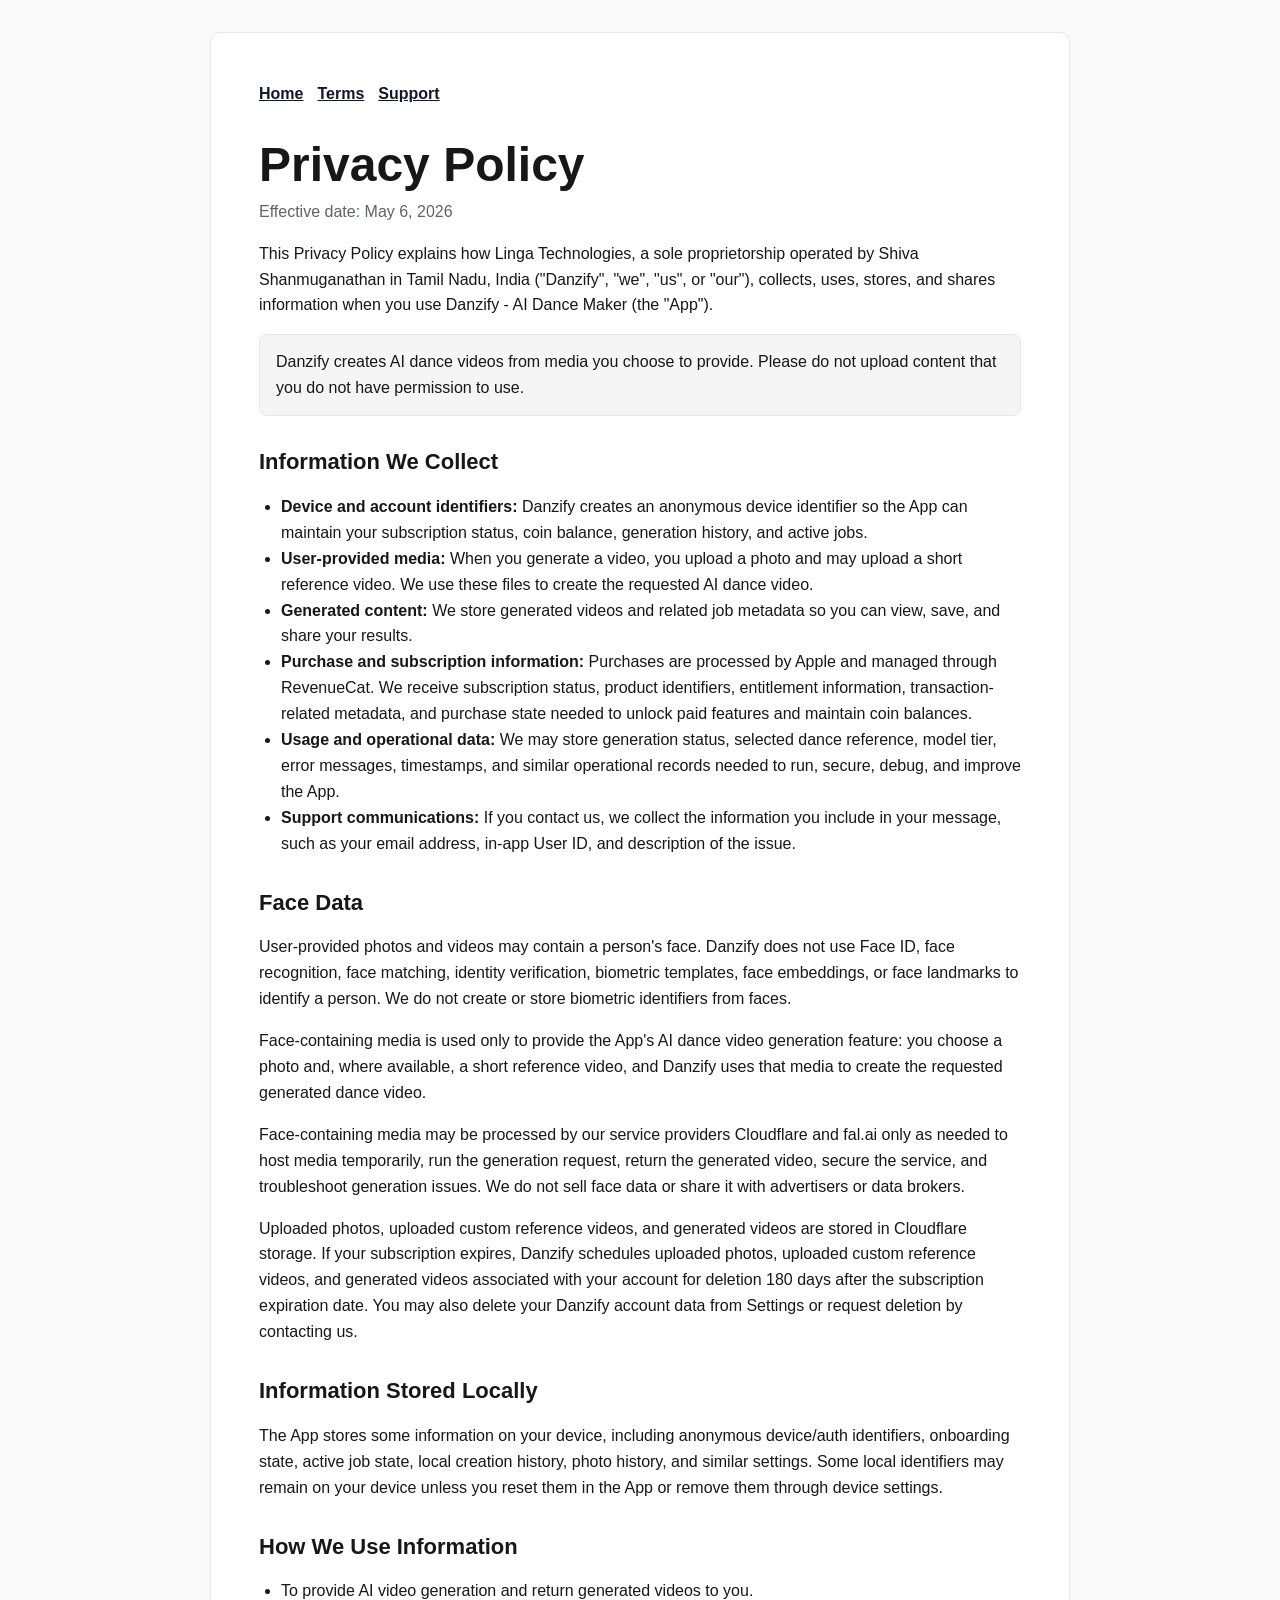
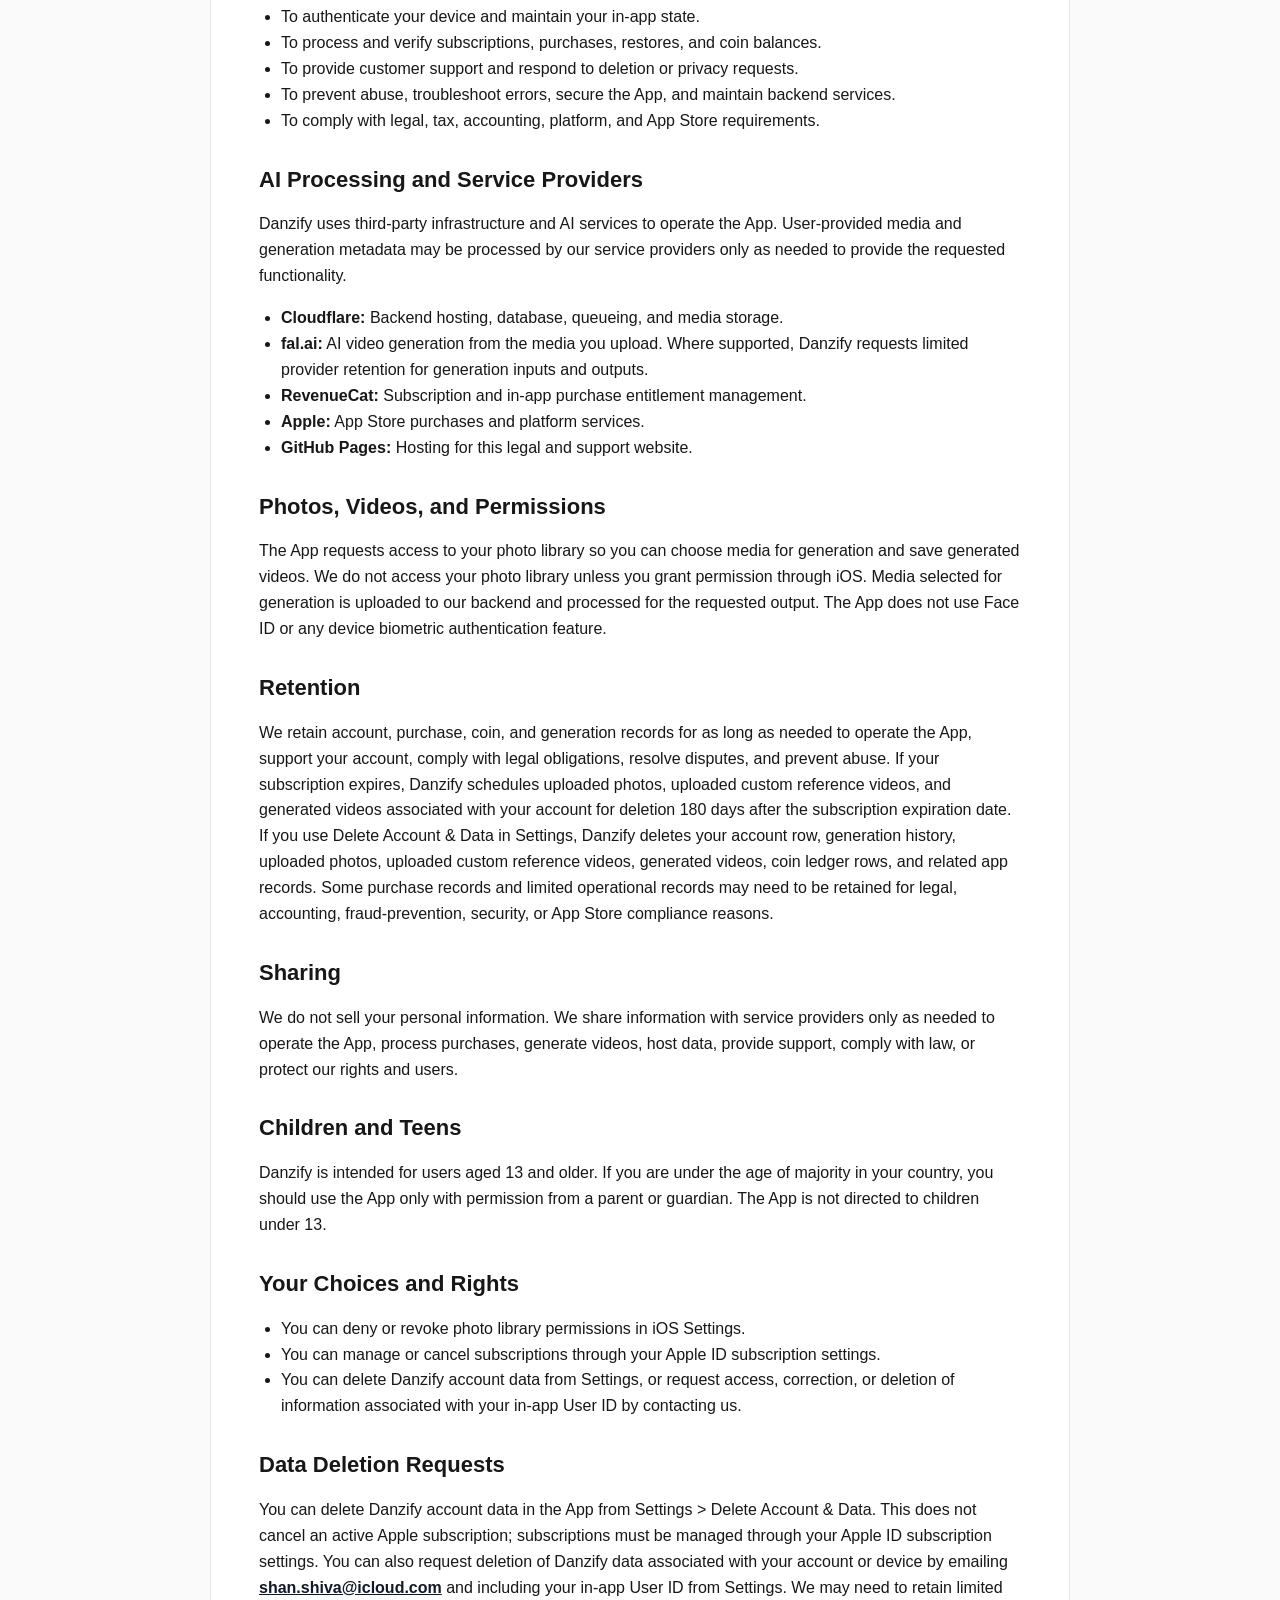
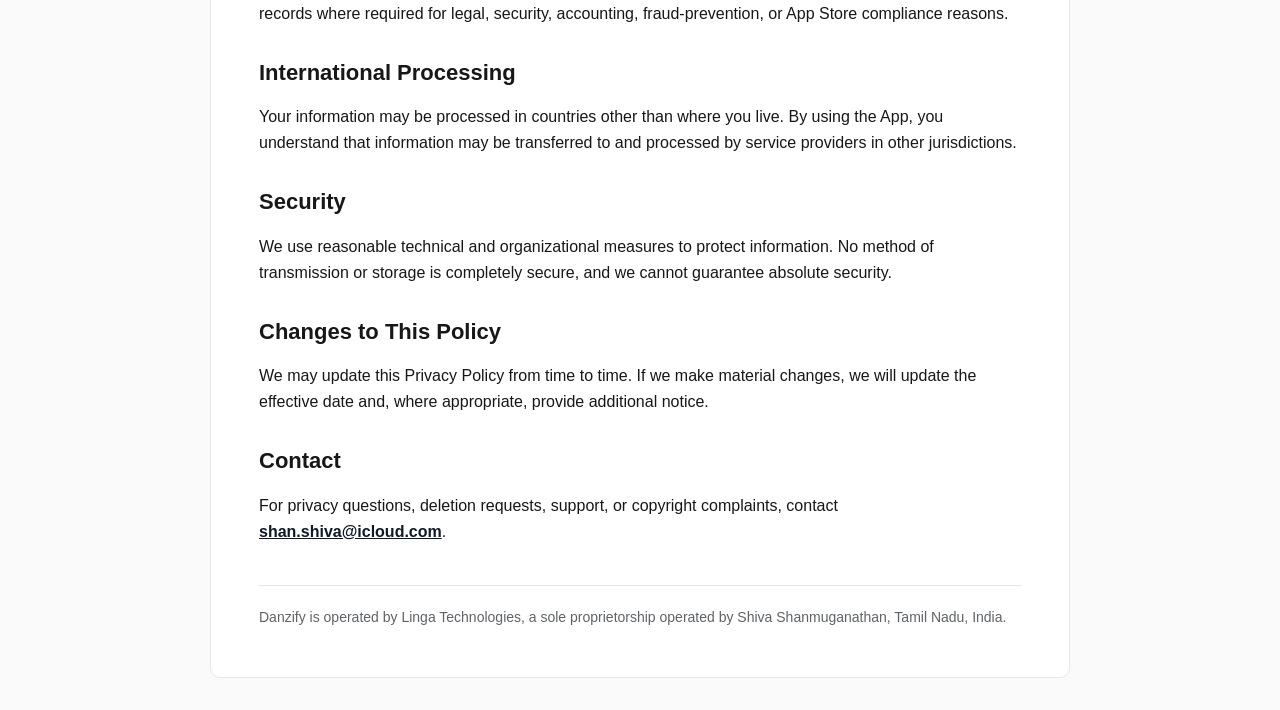
==== commit 25ea2750: "Update media retention period" ====
--- a/docs/privacy.html
+++ b/docs/privacy.html
@@ -35,7 +35,7 @@
     <p>User-provided photos and videos may contain a person's face. Danzify does not use Face ID, face recognition, face matching, identity verification, biometric templates, face embeddings, or face landmarks to identify a person. We do not create or store biometric identifiers from faces.</p>
     <p>Face-containing media is used only to provide the App's AI dance video generation feature: you choose a photo and, where available, a short reference video, and Danzify uses that media to create the requested generated dance video.</p>
     <p>Face-containing media may be processed by our service providers Cloudflare and fal.ai only as needed to host media temporarily, run the generation request, return the generated video, secure the service, and troubleshoot generation issues. We do not sell face data or share it with advertisers or data brokers.</p>
-    <p>Uploaded photos, uploaded custom reference videos, and generated videos are stored in Cloudflare storage. If your subscription expires, Danzify deletes uploaded photos, uploaded custom reference videos, and generated videos associated with your account after a 7-day grace period following the subscription expiration date. You may also delete your Danzify account data from Settings or request deletion by contacting us.</p>
+    <p>Uploaded photos, uploaded custom reference videos, and generated videos are stored in Cloudflare storage. If your subscription expires, Danzify schedules uploaded photos, uploaded custom reference videos, and generated videos associated with your account for deletion 180 days after the subscription expiration date. You may also delete your Danzify account data from Settings or request deletion by contacting us.</p>
 
     <h2>Information Stored Locally</h2>
     <p>The App stores some information on your device, including anonymous device/auth identifiers, onboarding state, active job state, local creation history, photo history, and similar settings. Some local identifiers may remain on your device unless you reset them in the App or remove them through device settings.</p>
@@ -64,7 +64,7 @@
     <p>The App requests access to your photo library so you can choose media for generation and save generated videos. We do not access your photo library unless you grant permission through iOS. Media selected for generation is uploaded to our backend and processed for the requested output. The App does not use Face ID or any device biometric authentication feature.</p>
 
     <h2>Retention</h2>
-    <p>We retain account, purchase, coin, and generation records for as long as needed to operate the App, support your account, comply with legal obligations, resolve disputes, and prevent abuse. If your subscription expires, Danzify deletes uploaded photos, uploaded custom reference videos, and generated videos associated with your account after a 7-day grace period following the subscription expiration date. If you use Delete Account & Data in Settings, Danzify deletes your account row, generation history, uploaded photos, uploaded custom reference videos, generated videos, coin ledger rows, and related app records. Some purchase records and limited operational records may need to be retained for legal, accounting, fraud-prevention, security, or App Store compliance reasons.</p>
+    <p>We retain account, purchase, coin, and generation records for as long as needed to operate the App, support your account, comply with legal obligations, resolve disputes, and prevent abuse. If your subscription expires, Danzify schedules uploaded photos, uploaded custom reference videos, and generated videos associated with your account for deletion 180 days after the subscription expiration date. If you use Delete Account & Data in Settings, Danzify deletes your account row, generation history, uploaded photos, uploaded custom reference videos, generated videos, coin ledger rows, and related app records. Some purchase records and limited operational records may need to be retained for legal, accounting, fraud-prevention, security, or App Store compliance reasons.</p>
 
     <h2>Sharing</h2>
     <p>We do not sell your personal information. We share information with service providers only as needed to operate the App, process purchases, generate videos, host data, provide support, comply with law, or protect our rights and users.</p>
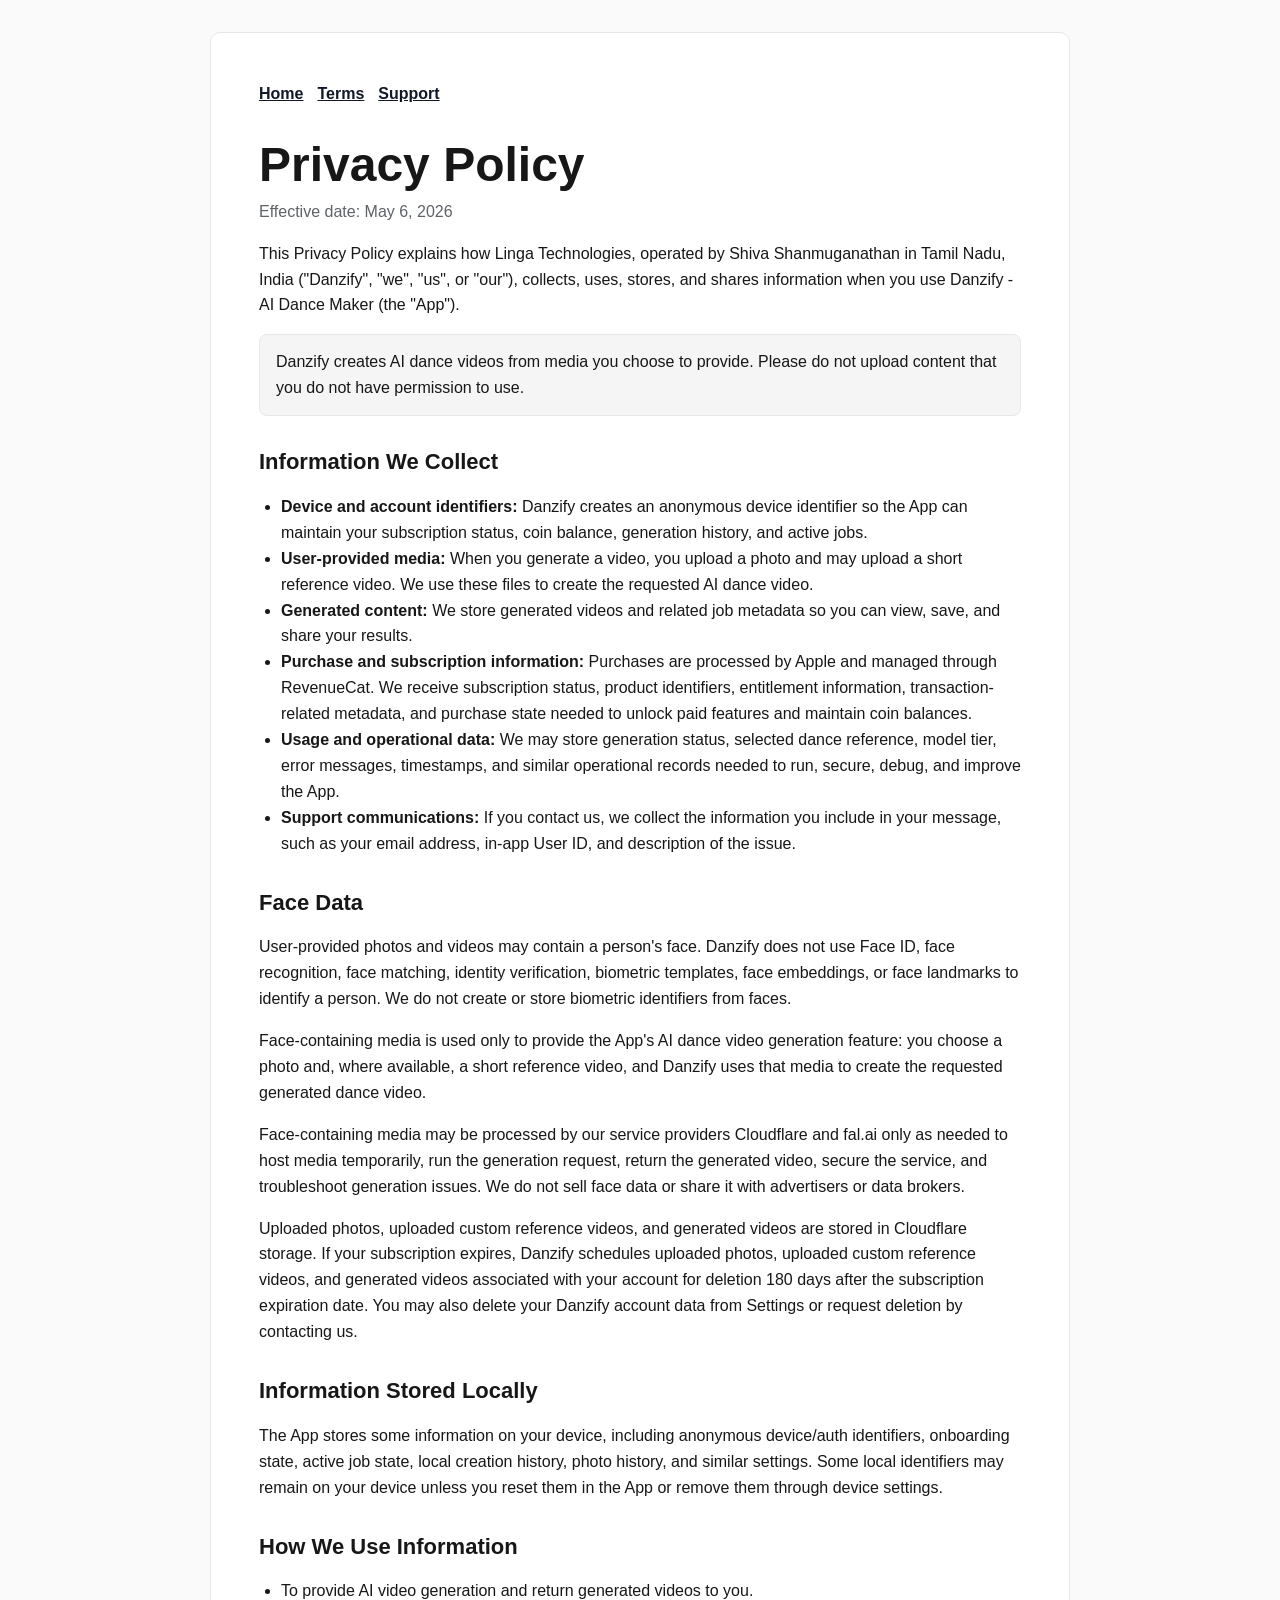
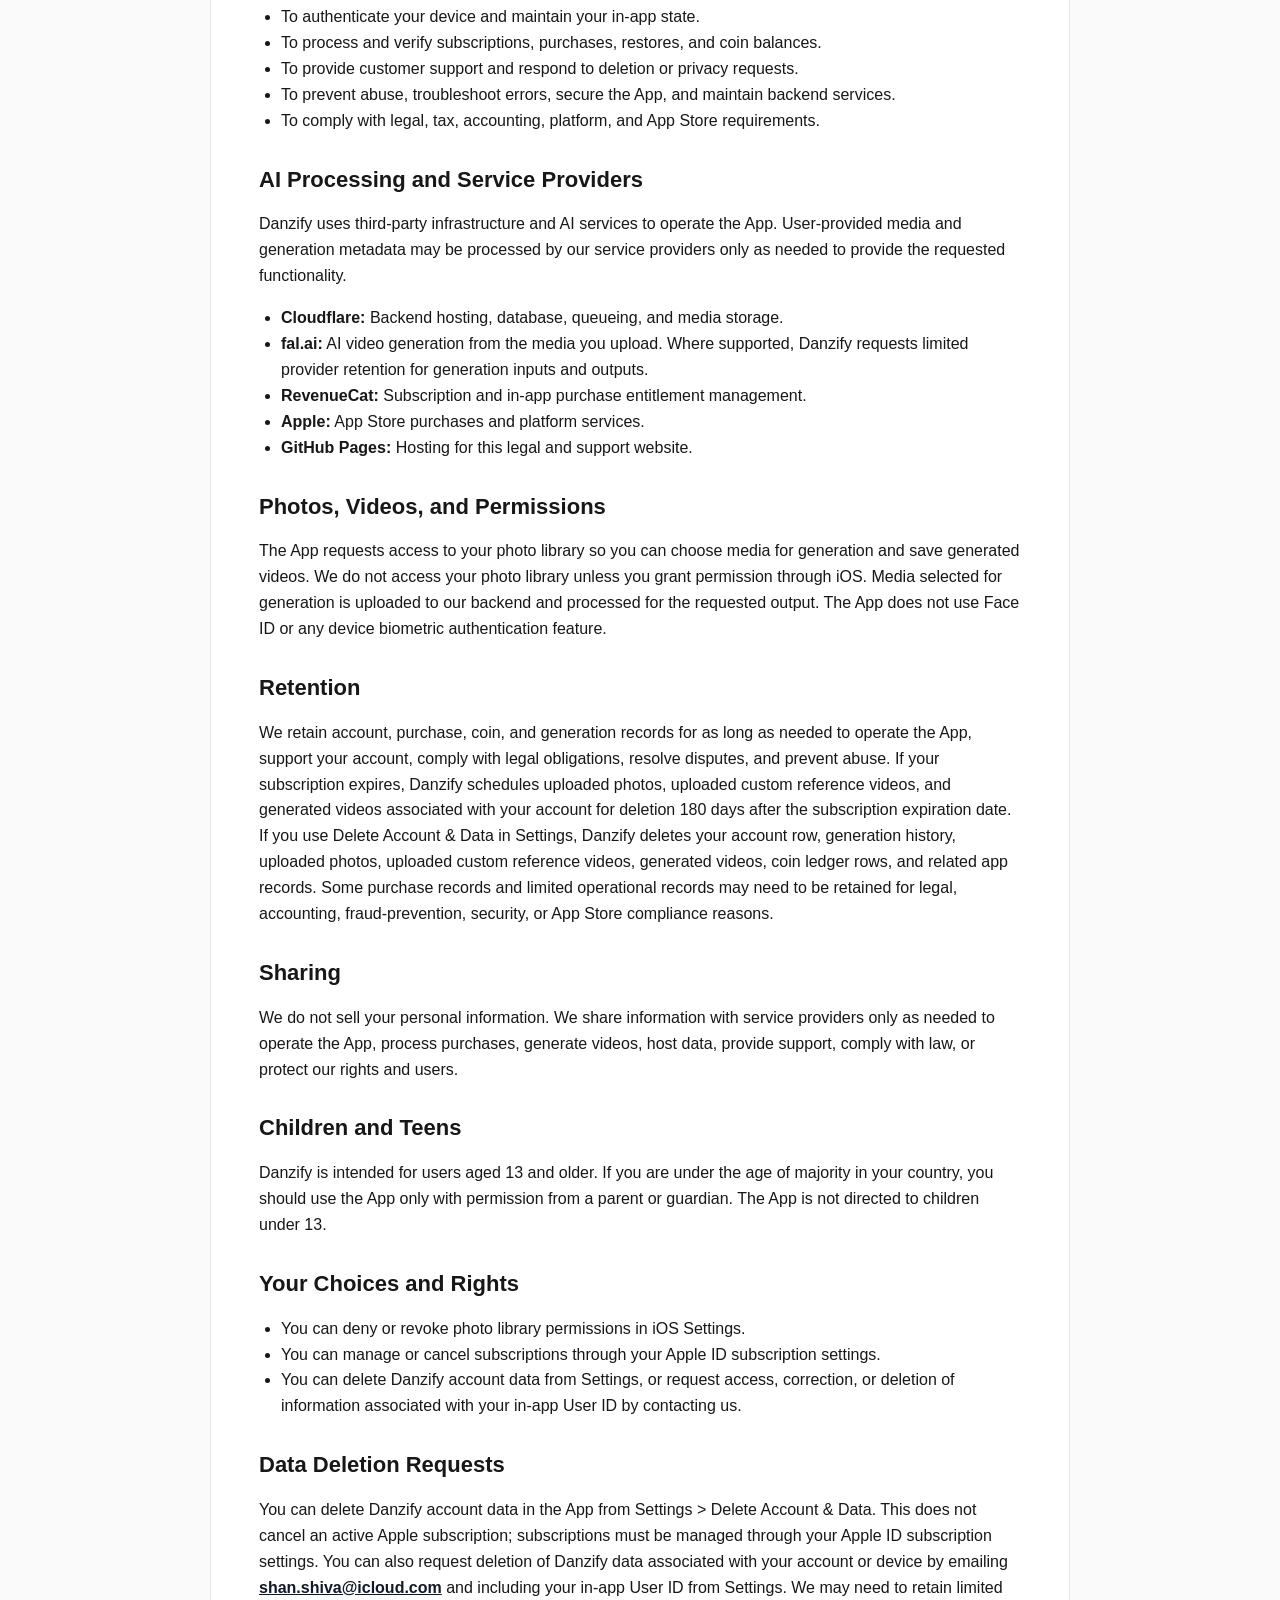
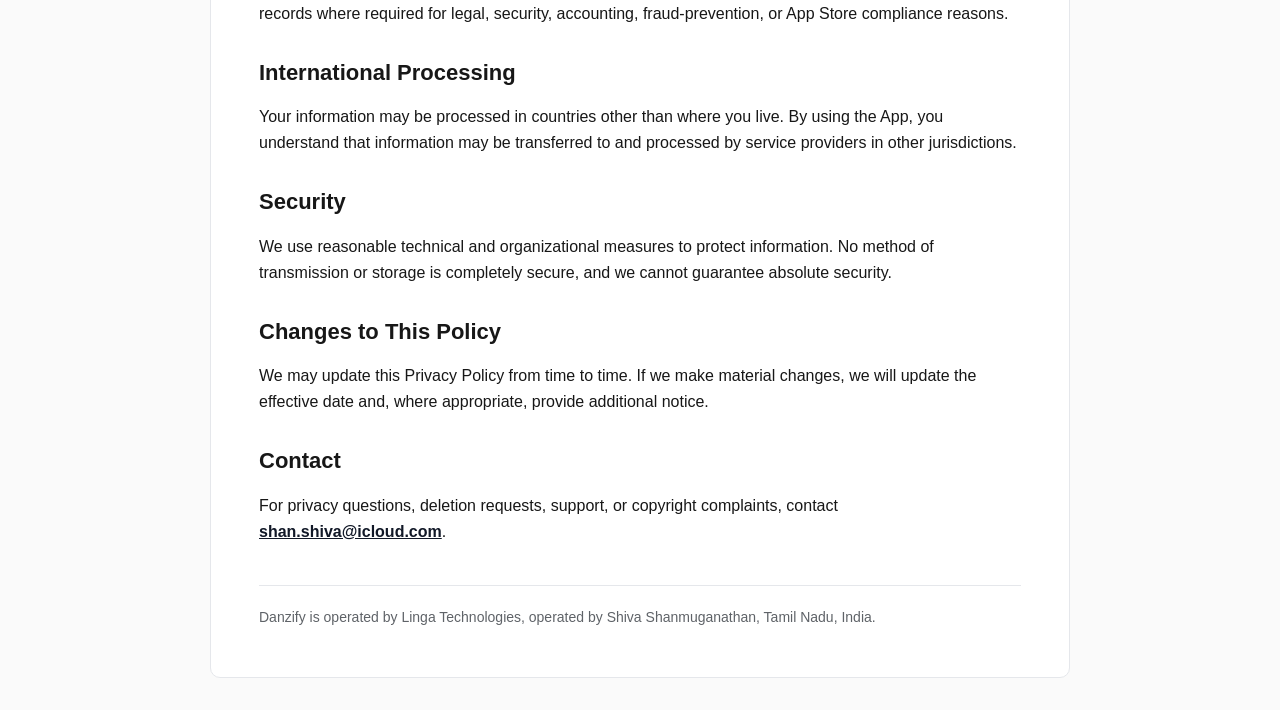
==== commit 4810ad67: "Simplify operator identification" ====
--- a/docs/privacy.html
+++ b/docs/privacy.html
@@ -17,7 +17,7 @@
     <h1>Privacy Policy</h1>
     <p class="meta">Effective date: May 6, 2026</p>
 
-    <p>This Privacy Policy explains how Linga Technologies, a sole proprietorship operated by Shiva Shanmuganathan in Tamil Nadu, India ("Danzify", "we", "us", or "our"), collects, uses, stores, and shares information when you use Danzify - AI Dance Maker (the "App").</p>
+    <p>This Privacy Policy explains how Linga Technologies, operated by Shiva Shanmuganathan in Tamil Nadu, India ("Danzify", "we", "us", or "our"), collects, uses, stores, and shares information when you use Danzify - AI Dance Maker (the "App").</p>
 
     <p class="notice">Danzify creates AI dance videos from media you choose to provide. Please do not upload content that you do not have permission to use.</p>
 
@@ -95,7 +95,7 @@
     <p>For privacy questions, deletion requests, support, or copyright complaints, contact <a href="mailto:shan.shiva@icloud.com">shan.shiva@icloud.com</a>.</p>
 
     <footer>
-      Danzify is operated by Linga Technologies, a sole proprietorship operated by Shiva Shanmuganathan, Tamil Nadu, India.
+      Danzify is operated by Linga Technologies, operated by Shiva Shanmuganathan, Tamil Nadu, India.
     </footer>
   </main>
 </body>
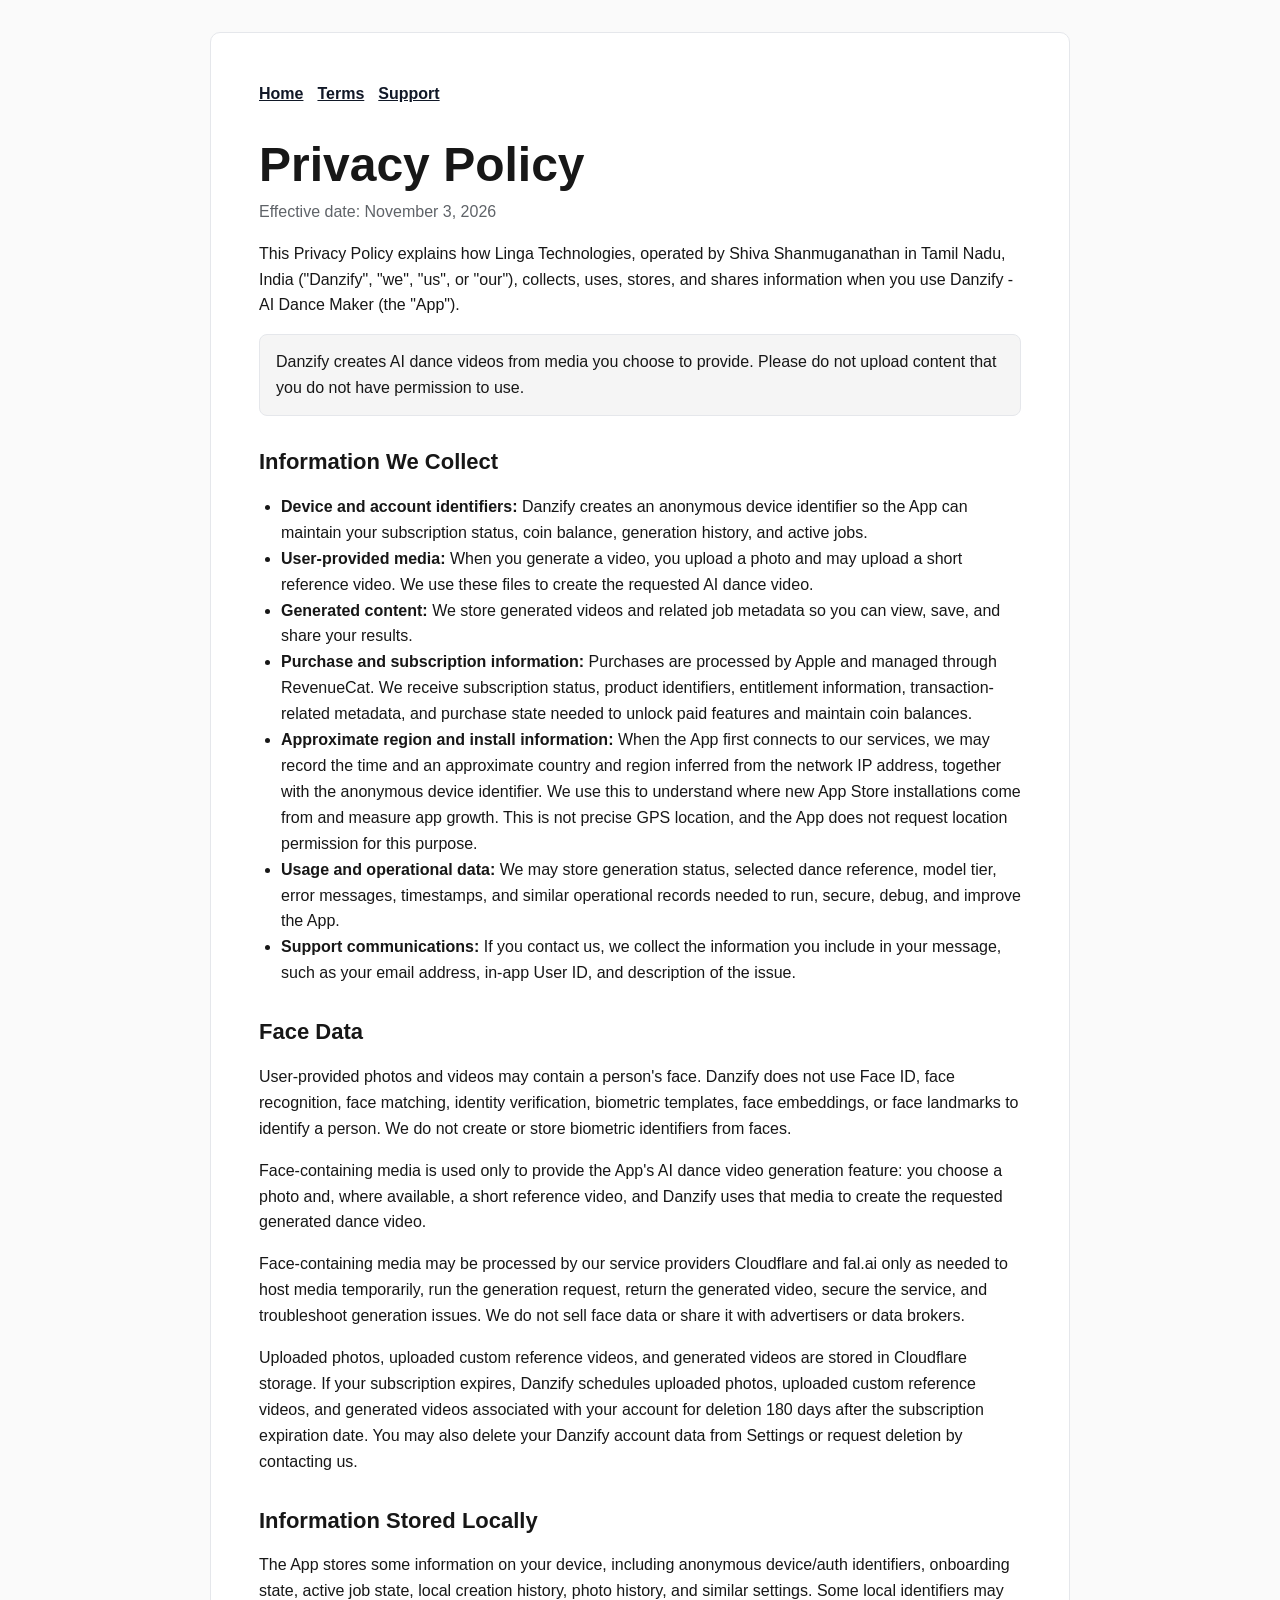
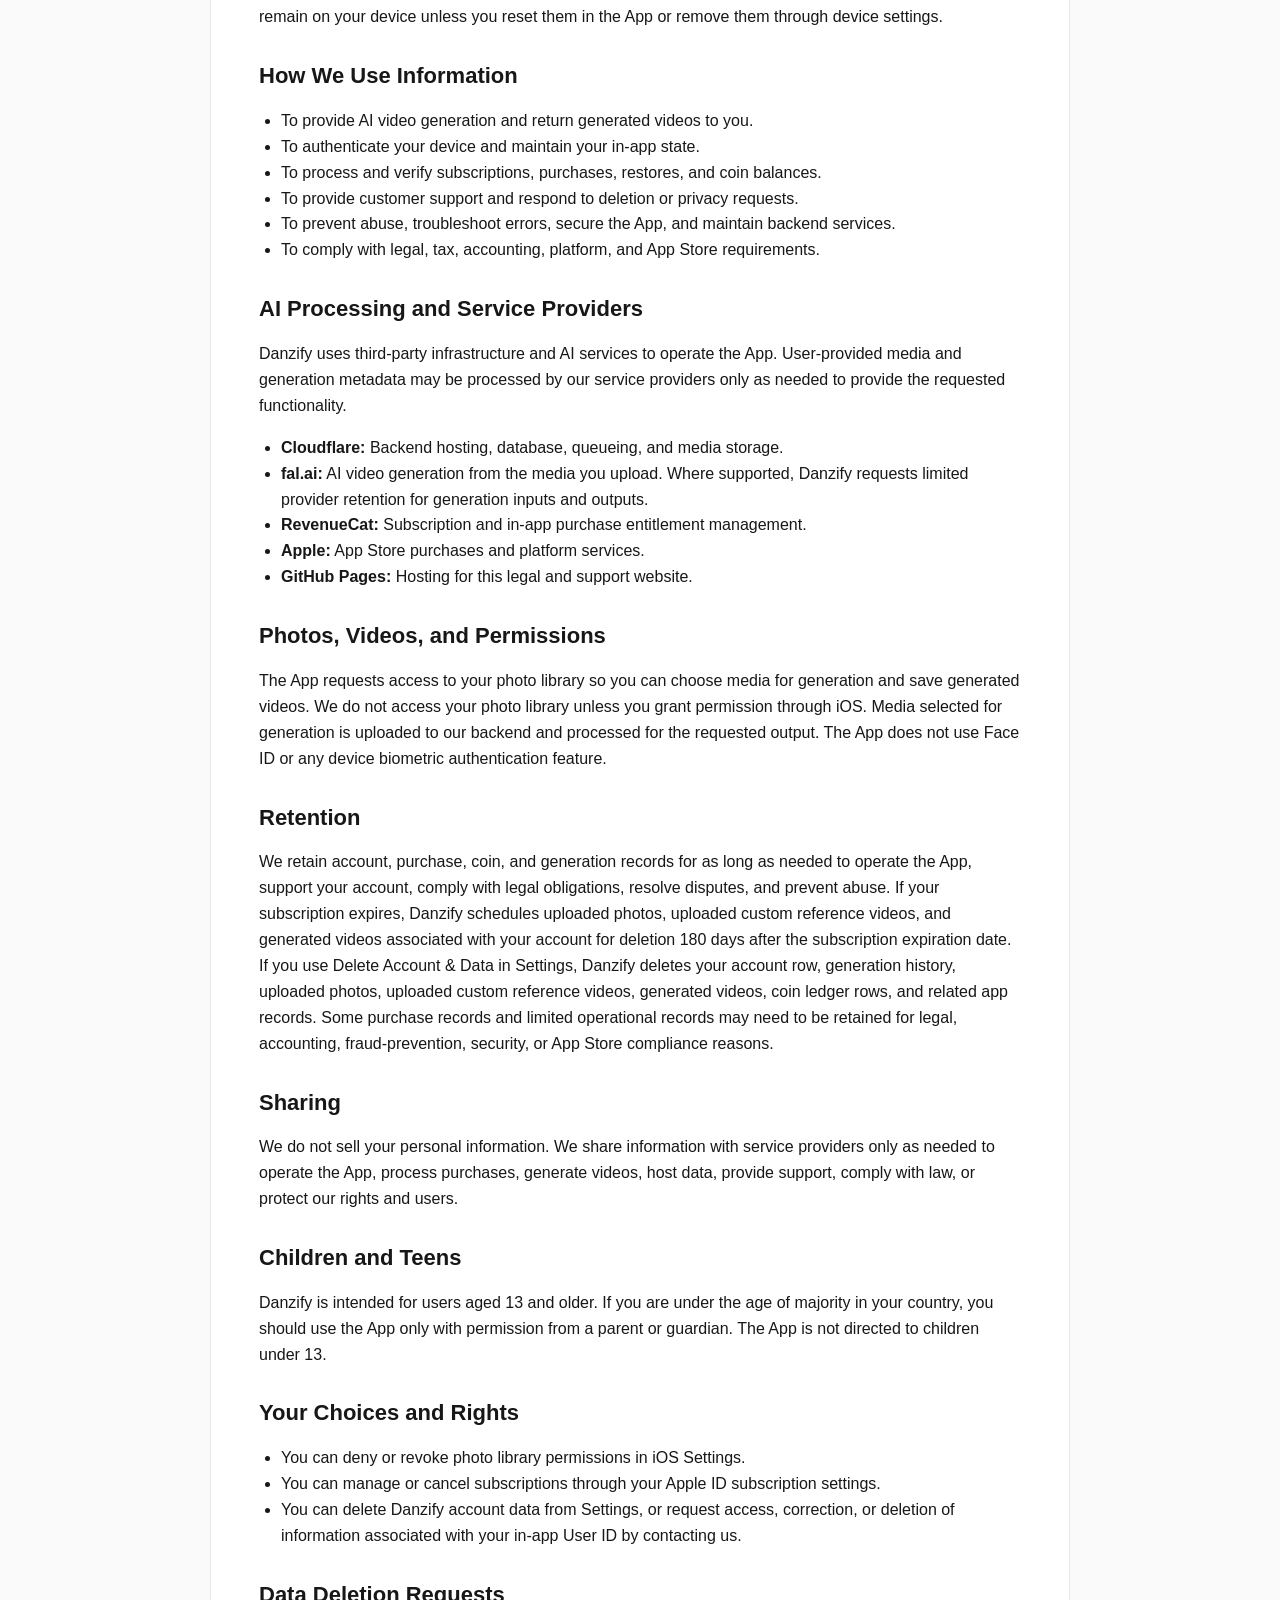
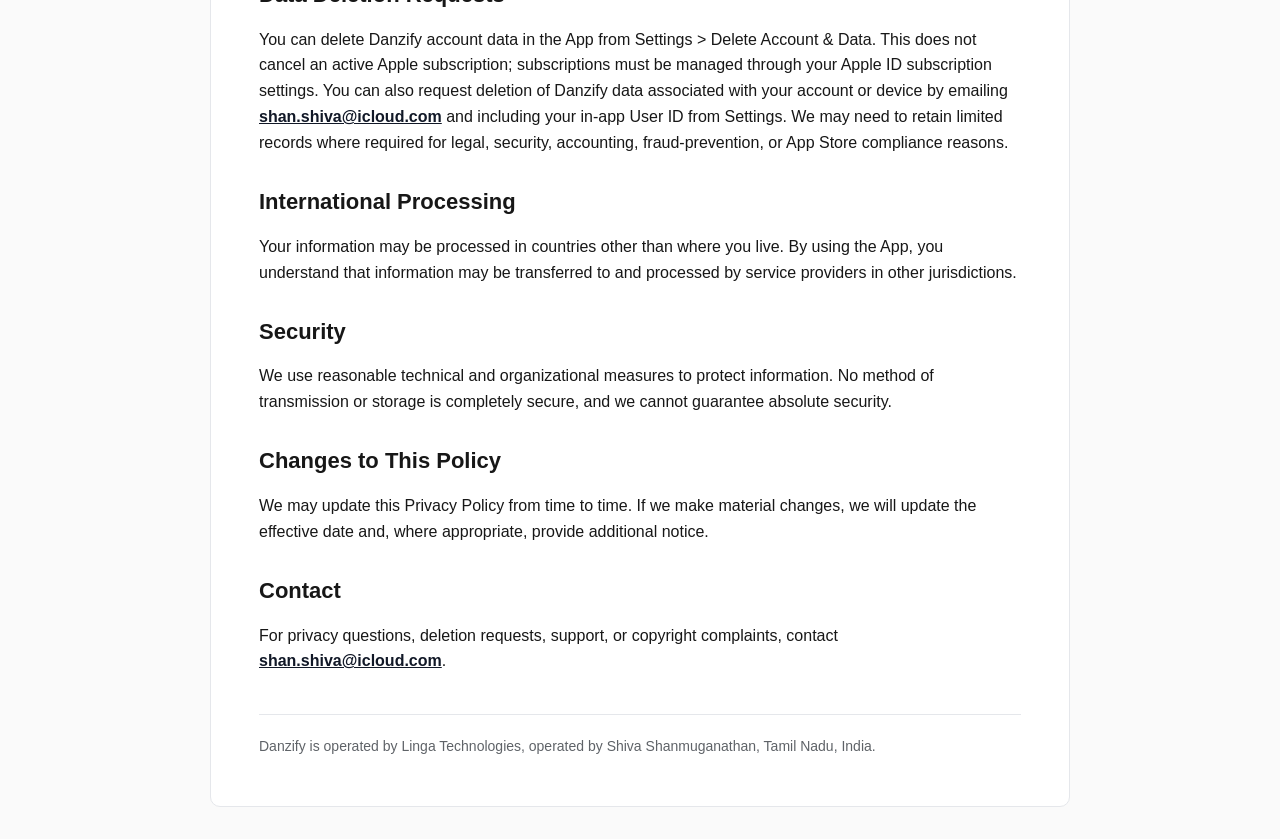
==== commit eac742b2: "Disclose approximate install region analytics" ====
--- a/docs/privacy.html
+++ b/docs/privacy.html
@@ -15,7 +15,7 @@
     </nav>
 
     <h1>Privacy Policy</h1>
-    <p class="meta">Effective date: May 6, 2026</p>
+    <p class="meta">Effective date: November 3, 2026</p>
 
     <p>This Privacy Policy explains how Linga Technologies, operated by Shiva Shanmuganathan in Tamil Nadu, India ("Danzify", "we", "us", or "our"), collects, uses, stores, and shares information when you use Danzify - AI Dance Maker (the "App").</p>
 
@@ -27,6 +27,7 @@
       <li><strong>User-provided media:</strong> When you generate a video, you upload a photo and may upload a short reference video. We use these files to create the requested AI dance video.</li>
       <li><strong>Generated content:</strong> We store generated videos and related job metadata so you can view, save, and share your results.</li>
       <li><strong>Purchase and subscription information:</strong> Purchases are processed by Apple and managed through RevenueCat. We receive subscription status, product identifiers, entitlement information, transaction-related metadata, and purchase state needed to unlock paid features and maintain coin balances.</li>
+      <li><strong>Approximate region and install information:</strong> When the App first connects to our services, we may record the time and an approximate country and region inferred from the network IP address, together with the anonymous device identifier. We use this to understand where new App Store installations come from and measure app growth. This is not precise GPS location, and the App does not request location permission for this purpose.</li>
       <li><strong>Usage and operational data:</strong> We may store generation status, selected dance reference, model tier, error messages, timestamps, and similar operational records needed to run, secure, debug, and improve the App.</li>
       <li><strong>Support communications:</strong> If you contact us, we collect the information you include in your message, such as your email address, in-app User ID, and description of the issue.</li>
     </ul>
